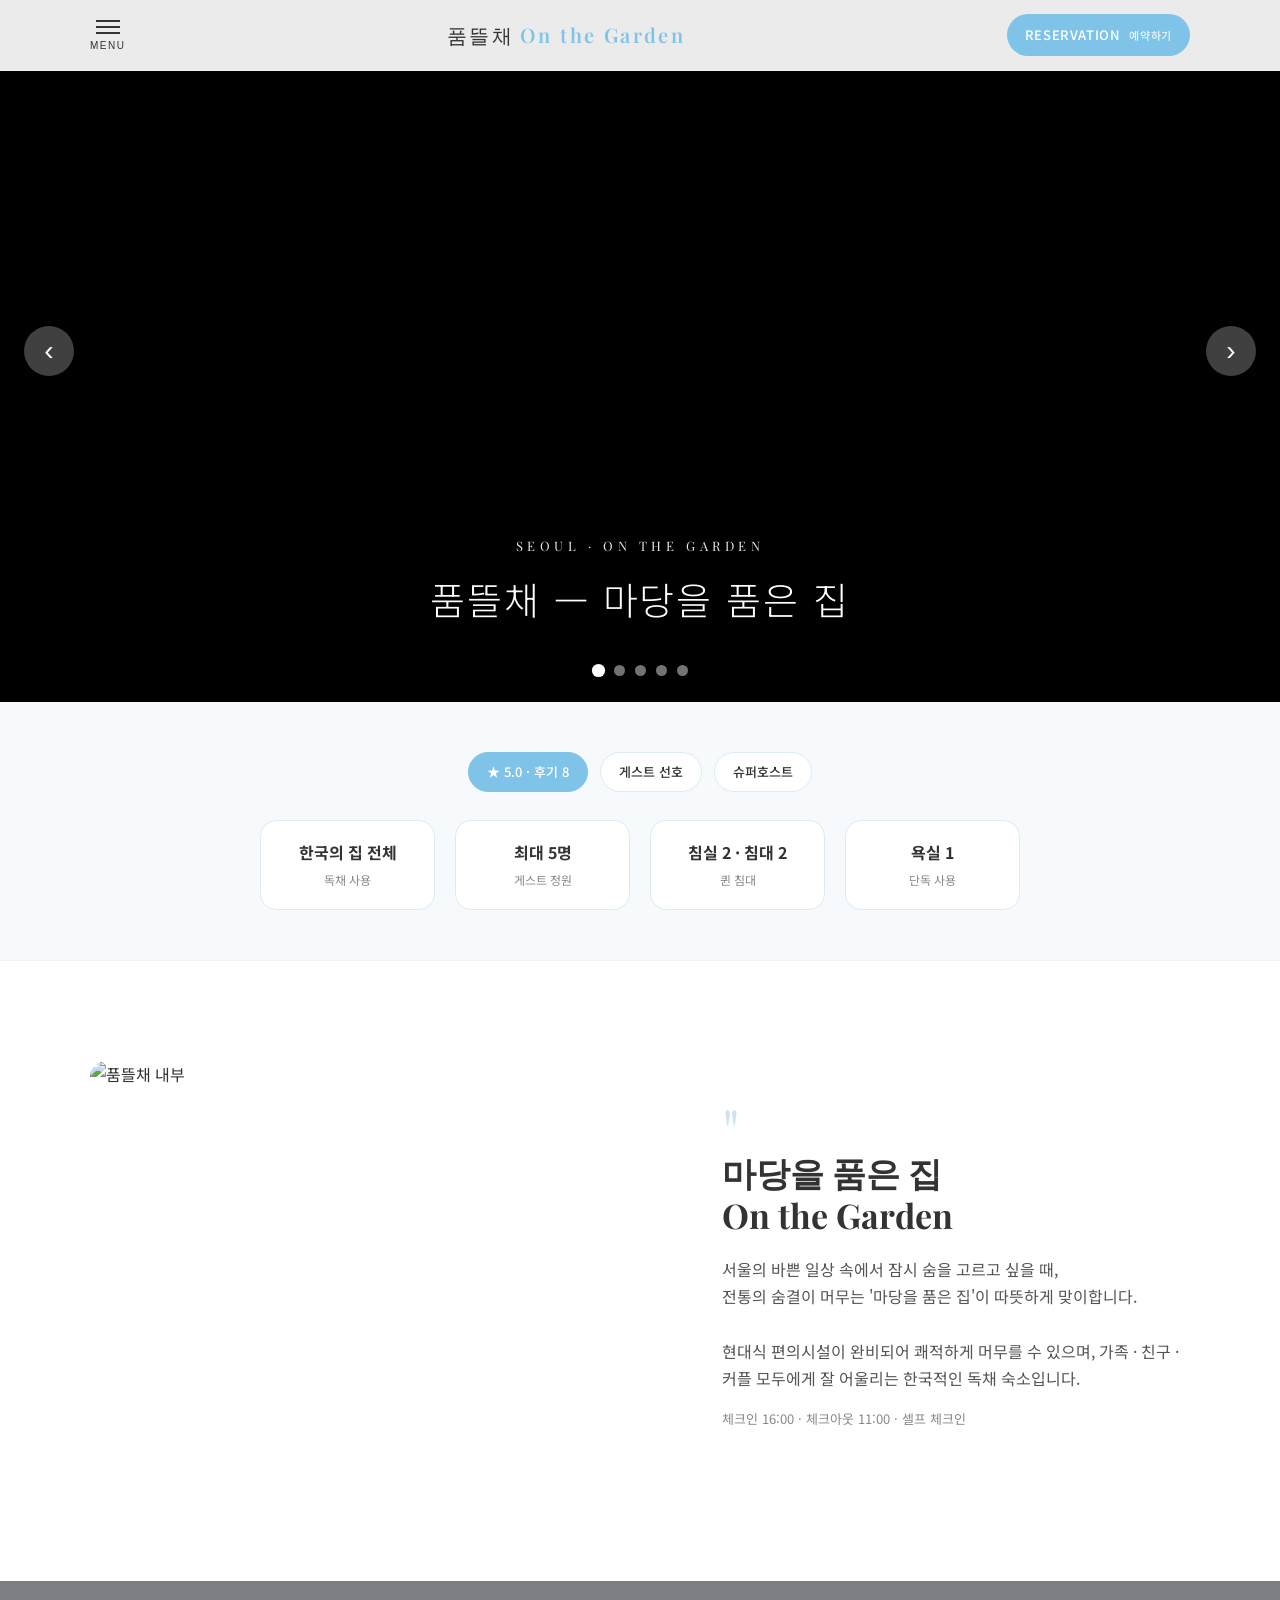
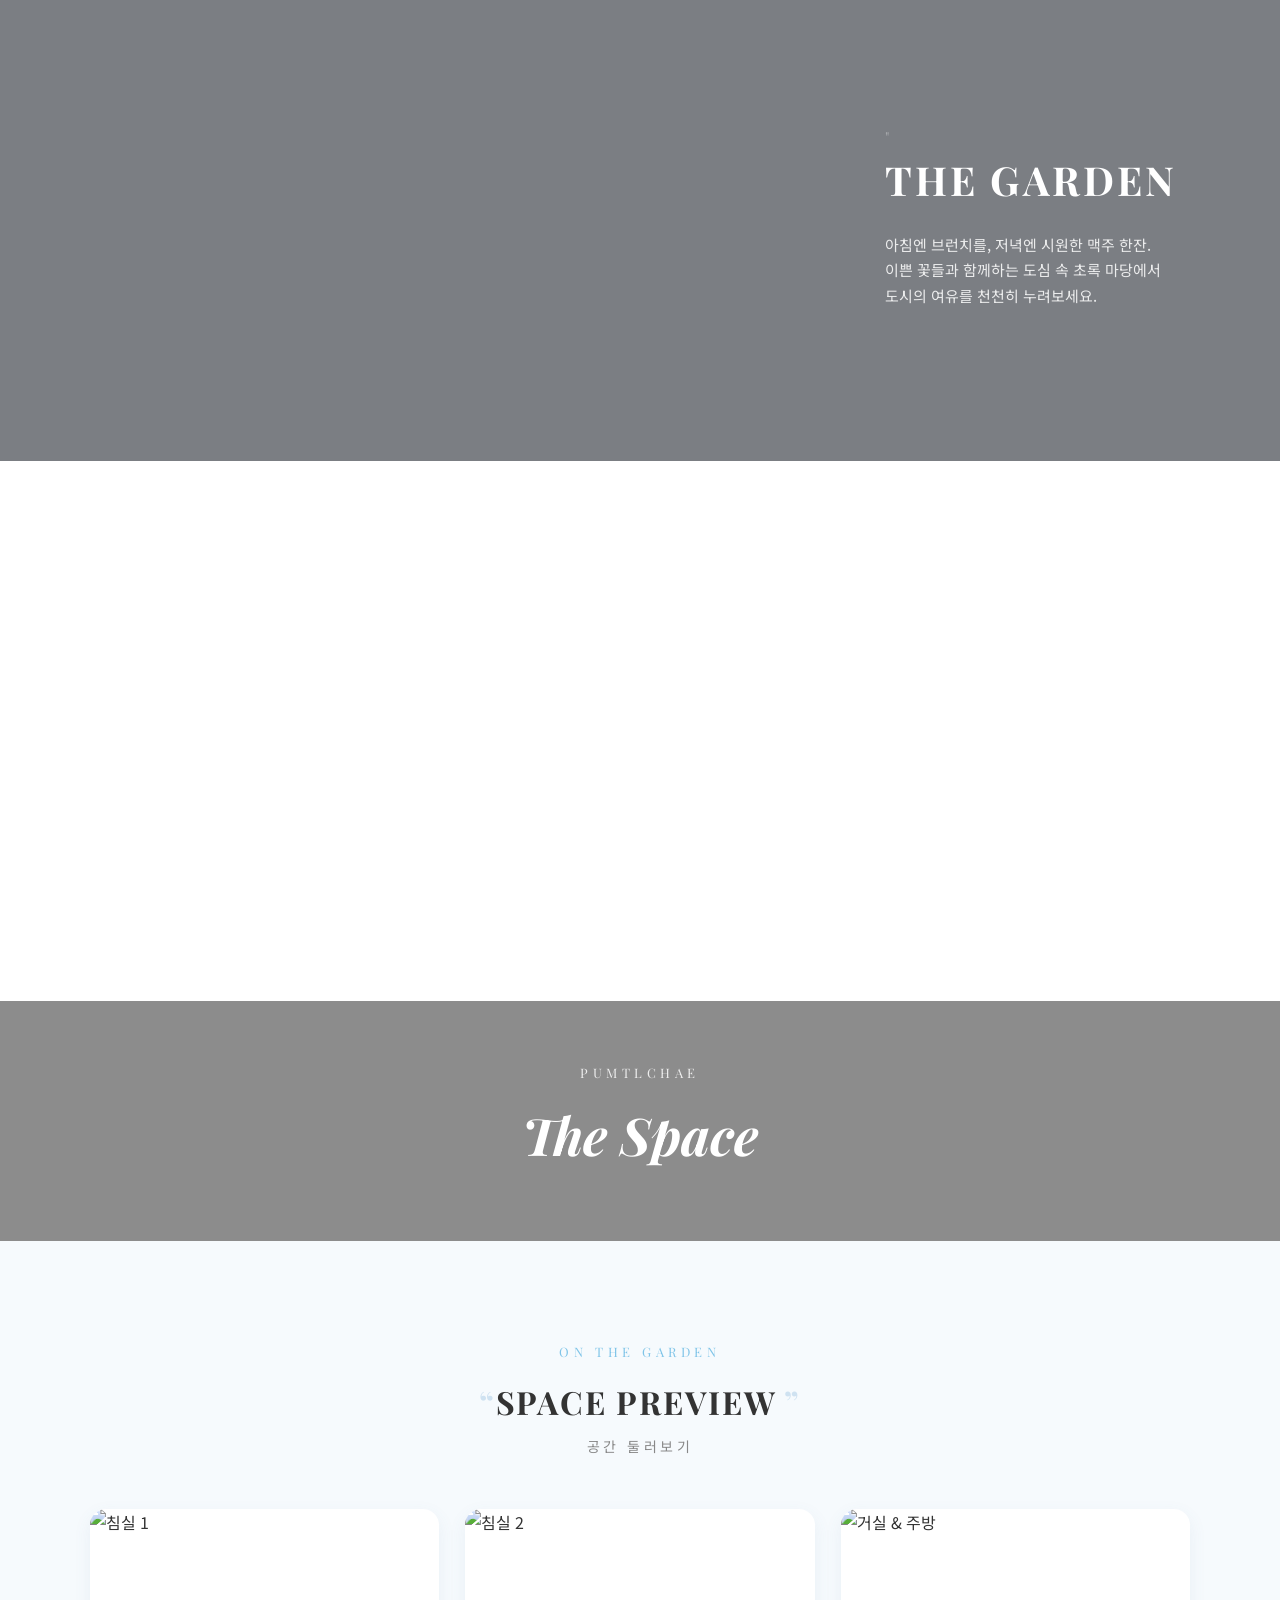
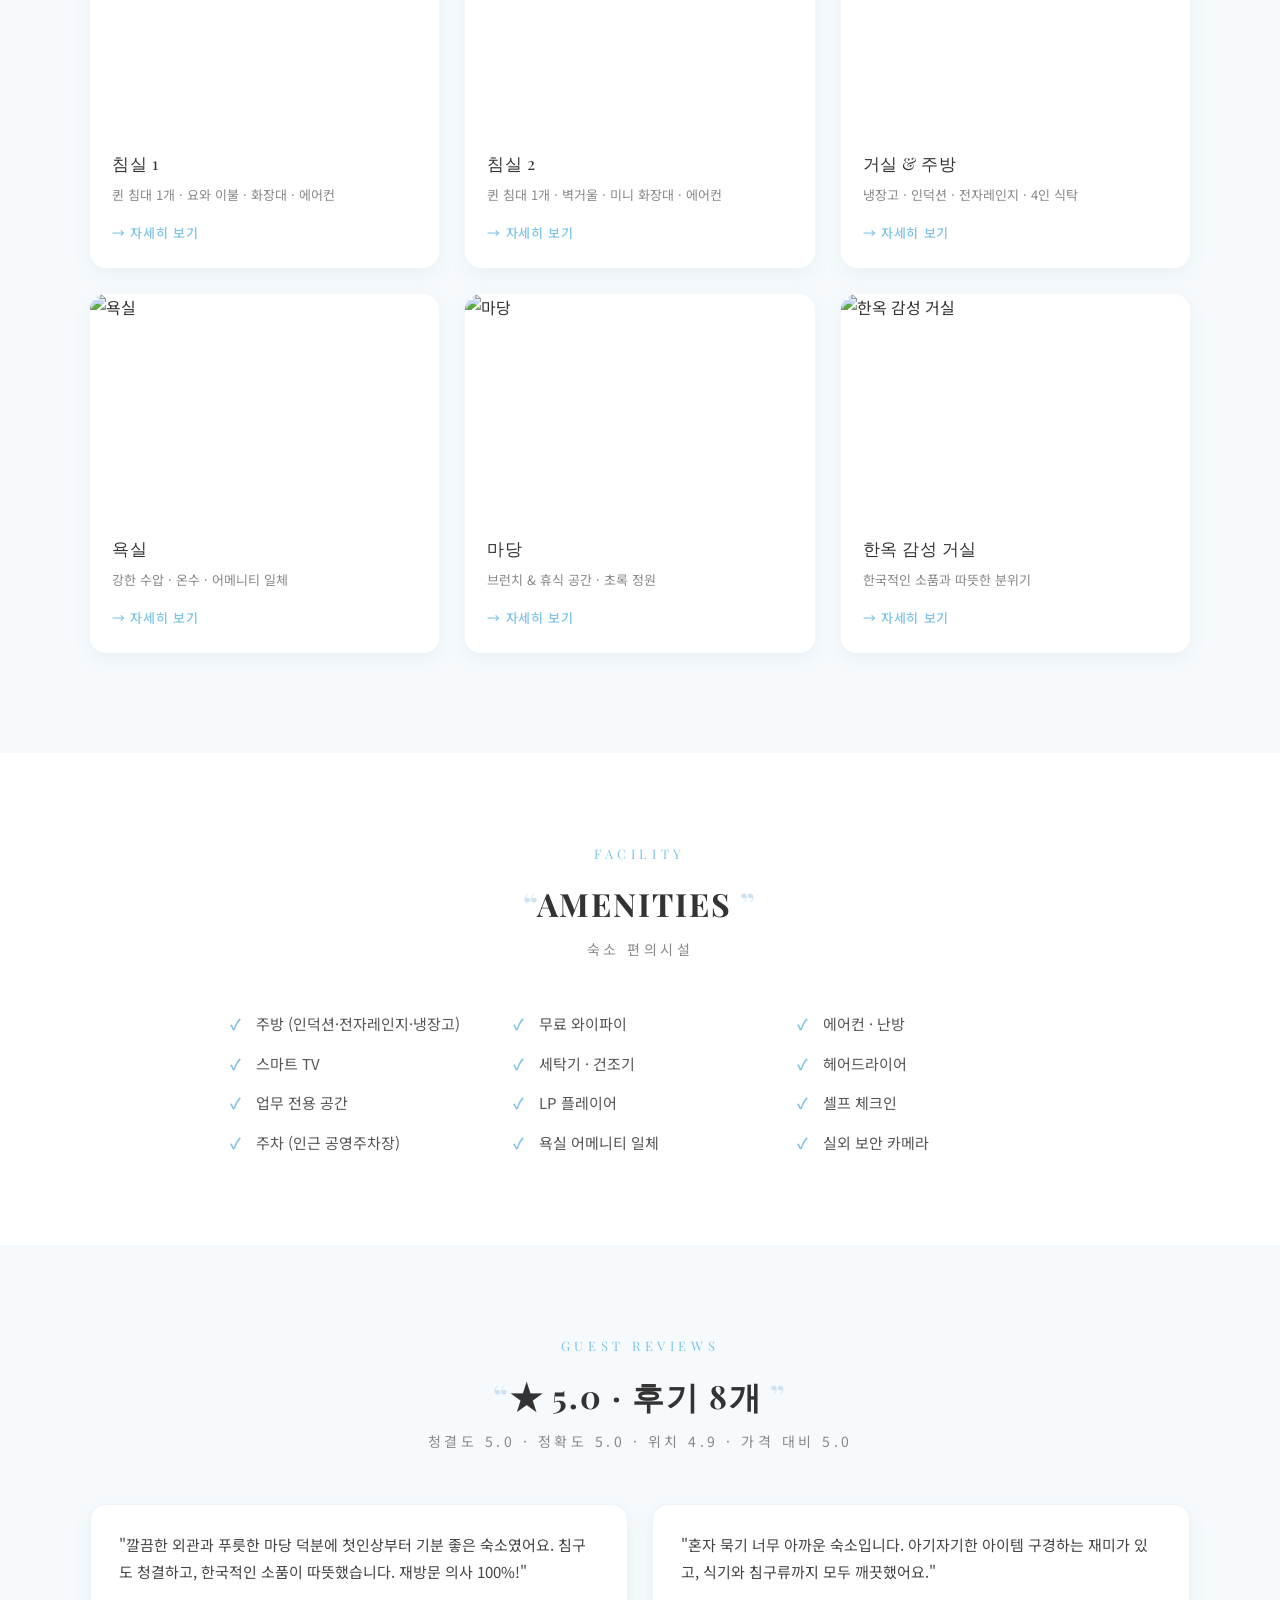
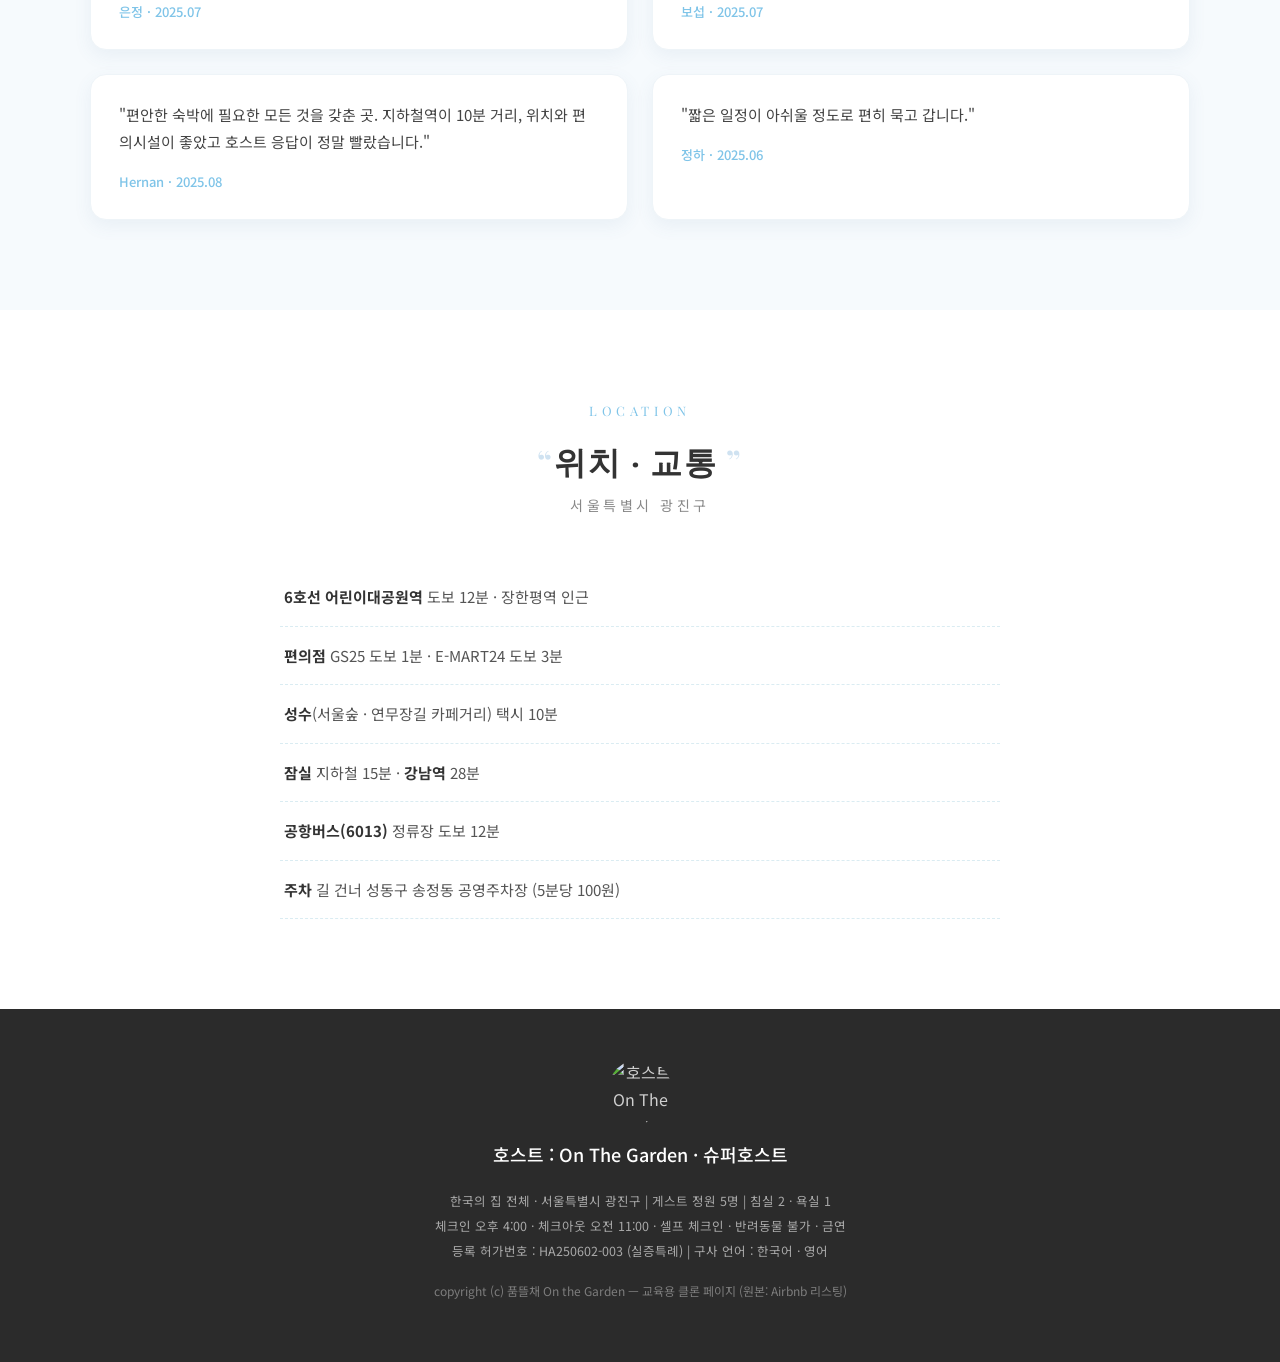
==== OneDrive/Desktop/claude_class/clone/index.html @ 7792fc3f "Add 품뜰채 Airbnb landing page clone (교육용) 슈가펜션 구조를 베이스로 에어비앤비 품뜰채 리스팅 콘텐츠로 교체. 히어로 슬라이더, 공간 카드, 편의시설, " ====
<!DOCTYPE html>
<html lang="ko">
<head>
  <meta charset="UTF-8" />
  <meta name="viewport" content="width=device-width, initial-scale=1.0" />
  <title>품뜰채 — 마당을 품은 집 (On the Garden) · 서울 광진구 (교육용 클론)</title>
  <meta name="description" content="서울 광진구, 마당을 품은 한국의 집 전체 · 최대 5명 · 침실 2개 · 어린이대공원역 도보 12분 (교육용 클론)" />
  <link rel="preconnect" href="https://fonts.googleapis.com" />
  <link rel="preconnect" href="https://fonts.gstatic.com" crossorigin />
  <link href="https://fonts.googleapis.com/css2?family=Noto+Sans+KR:wght@300;400;500;700&family=Playfair+Display:ital,wght@0,500;0,600;1,500&display=swap" rel="stylesheet" />
  <link rel="stylesheet" href="css/style.css" />
</head>
<body>

  <!-- ══════════ HEADER ══════════ -->
  <header id="header">
    <div class="inner">
      <button class="menu-btn" id="menuBtn" aria-label="메뉴 열기">
        <span></span><span></span><span></span>
        <em>MENU</em>
      </button>
      <a href="#top" class="logo">품뜰채<strong>On the Garden</strong></a>
      <a href="https://www.airbnb.co.kr/rooms/1436700570135400776" target="_blank" rel="noopener" class="reserve-btn">RESERVATION <small>예약하기</small></a>
    </div>
  </header>

  <!-- ══════════ 전체메뉴 오버레이 패널 ══════════ -->
  <div class="menu-panel" id="menuPanel">
    <button class="menu-close" id="menuClose" aria-label="메뉴 닫기">×</button>
    <nav>
      <ul>
        <li><span>ABOUT</span><a href="#welcome">숙소 소개</a><a href="#garden">마당 이야기</a></li>
        <li><span>SPACE</span><a href="#rooms">공간 둘러보기</a><a href="#amenities">편의시설</a></li>
        <li><span>REVIEWS</span><a href="#reviews">게스트 후기</a></li>
        <li><span>LOCATION</span><a href="#location">위치 · 교통</a></li>
        <li><span>HOST</span><a href="#footer">호스트 소개</a></li>
        <li><span>BOOKING</span><a href="https://www.airbnb.co.kr/rooms/1436700570135400776" target="_blank" rel="noopener">실시간 예약</a></li>
      </ul>
    </nav>
  </div>

  <span id="top"></span>

  <!-- ══════════ 2. HERO 슬라이더 ══════════ -->
  <section id="hero">
    <div class="slider" id="heroSlider">
      <div class="slide" style="background-image:url('https://a0.muscache.com/im/pictures/hosting/Hosting-U3RheVN1cHBseUxpc3Rpbmc6MTQzNjcwMDU3MDEzNTQwMDc3Ng==/original/75420401-a524-4548-b12a-46e27639f4ab.png?im_w=1200')"></div>
      <div class="slide" style="background-image:url('https://a0.muscache.com/im/pictures/hosting/Hosting-U3RheVN1cHBseUxpc3Rpbmc6MTQzNjcwMDU3MDEzNTQwMDc3Ng==/original/e95e7cfa-0798-4e51-81d4-b4998e3ad804.jpeg?im_w=1200')"></div>
      <div class="slide" style="background-image:url('https://a0.muscache.com/im/pictures/hosting/Hosting-U3RheVN1cHBseUxpc3Rpbmc6MTQzNjcwMDU3MDEzNTQwMDc3Ng==/original/893fa69d-a1b9-4634-ac7c-0afdf320f3b9.jpeg?im_w=1200')"></div>
      <div class="slide" style="background-image:url('https://a0.muscache.com/im/pictures/miso/Hosting-1436700570135400776/original/9e900f12-08e4-4157-b42a-3bf856688911.jpeg?im_w=1200')"></div>
      <div class="slide" style="background-image:url('https://a0.muscache.com/im/pictures/miso/Hosting-1436700570135400776/original/fe8427cb-b18d-4189-954d-2e78be0bfe14.jpeg?im_w=1200')"></div>
    </div>
    <button class="slider-arrow prev" id="heroPrev" aria-label="이전">‹</button>
    <button class="slider-arrow next" id="heroNext" aria-label="다음">›</button>
    <div class="slider-dots" id="heroDots"></div>
    <div class="hero-caption">
      <p class="eyebrow">SEOUL · ON THE GARDEN</p>
      <h1>품뜰채 — 마당을 품은 집</h1>
    </div>
  </section>

  <!-- ══════════ 1. STAT BAR (숙소 핵심정보) ══════════ -->
  <section id="stats">
    <div class="container stat-wrap">
      <div class="badges fade-in">
        <span class="badge primary">★ 5.0 · 후기 8</span>
        <span class="badge">게스트 선호</span>
        <span class="badge">슈퍼호스트</span>
      </div>
      <ul class="stat-list fade-in">
        <li><strong>한국의 집 전체</strong><span>독채 사용</span></li>
        <li><strong>최대 5명</strong><span>게스트 정원</span></li>
        <li><strong>침실 2 · 침대 2</strong><span>퀸 침대</span></li>
        <li><strong>욕실 1</strong><span>단독 사용</span></li>
      </ul>
    </div>
  </section>

  <!-- ══════════ 4. WELCOME (숙소 소개) ══════════ -->
  <section id="welcome">
    <div class="container welcome-grid">
      <div class="welcome-img fade-in">
        <img src="https://a0.muscache.com/im/pictures/hosting/Hosting-U3RheVN1cHBseUxpc3Rpbmc6MTQzNjcwMDU3MDEzNTQwMDc3Ng==/original/e95e7cfa-0798-4e51-81d4-b4998e3ad804.jpeg?im_w=720" alt="품뜰채 내부" />
      </div>
      <div class="welcome-text fade-in">
        <p class="quote">"</p>
        <h2>마당을 품은 집<br>On the Garden</h2>
        <p>
          서울의 바쁜 일상 속에서 잠시 숨을 고르고 싶을 때,<br>
          전통의 숨결이 머무는 '마당을 품은 집'이 따뜻하게 맞이합니다.<br><br>
          현대식 편의시설이 완비되어 쾌적하게 머무를 수 있으며,
          가족 · 친구 · 커플 모두에게 잘 어울리는 한국적인 독채 숙소입니다.
        </p>
        <p class="muted">체크인 16:00 · 체크아웃 11:00 · 셀프 체크인</p>
      </div>
    </div>
  </section>

  <!-- ══════════ 3. GARDEN (다크 포인트) ══════════ -->
  <section id="garden">
    <div class="spa-bg" style="background-image:url('https://a0.muscache.com/im/pictures/hosting/Hosting-U3RheVN1cHBseUxpc3Rpbmc6MTQzNjcwMDU3MDEzNTQwMDc3Ng==/original/75420401-a524-4548-b12a-46e27639f4ab.png?im_w=1200')"></div>
    <div class="spa-text fade-in">
      <p class="quote">"</p>
      <h2>THE GARDEN</h2>
      <p>아침엔 브런치를, 저녁엔 시원한 맥주 한잔.<br>
         이쁜 꽃들과 함께하는 도심 속 초록 마당에서<br>
         도시의 여유를 천천히 누려보세요.</p>
    </div>
  </section>

  <!-- ══════════ 5. INTERIOR 와이드 밴드 ══════════ -->
  <section id="interior">
    <div class="interior-img fade-in"
         style="background-image:url('https://a0.muscache.com/im/pictures/hosting/Hosting-U3RheVN1cHBseUxpc3Rpbmc6MTQzNjcwMDU3MDEzNTQwMDc3Ng==/original/893fa69d-a1b9-4634-ac7c-0afdf320f3b9.jpeg?im_w=1200')"></div>
  </section>

  <!-- ══════════ 6. SPACE BAND ══════════ -->
  <section id="rooms-band">
    <div class="band-bg" style="background-image:url('https://a0.muscache.com/im/pictures/miso/Hosting-1436700570135400776/original/9e900f12-08e4-4157-b42a-3bf856688911.jpeg?im_w=1200')"></div>
    <div class="band-inner">
      <p class="eyebrow">PUMTLCHAE</p>
      <h2 class="script">The Space</h2>
    </div>
  </section>

  <!-- ══════════ 7. SPACE PREVIEW ══════════ -->
  <section id="rooms">
    <div class="container">
      <header class="section-head fade-in">
        <p class="eyebrow">ON THE GARDEN</p>
        <h2 class="quoted">SPACE PREVIEW</h2>
        <p class="sub">공간 둘러보기</p>
      </header>
      <div class="room-grid" id="roomGrid"></div>
    </div>
  </section>

  <!-- ══════════ AMENITIES ══════════ -->
  <section id="amenities">
    <div class="container">
      <header class="section-head fade-in">
        <p class="eyebrow">FACILITY</p>
        <h2 class="quoted">AMENITIES</h2>
        <p class="sub">숙소 편의시설</p>
      </header>
      <ul class="amenity-list fade-in">
        <li>주방 (인덕션·전자레인지·냉장고)</li>
        <li>무료 와이파이</li>
        <li>에어컨 · 난방</li>
        <li>스마트 TV</li>
        <li>세탁기 · 건조기</li>
        <li>헤어드라이어</li>
        <li>업무 전용 공간</li>
        <li>LP 플레이어</li>
        <li>셀프 체크인</li>
        <li>주차 (인근 공영주차장)</li>
        <li>욕실 어메니티 일체</li>
        <li>실외 보안 카메라</li>
      </ul>
    </div>
  </section>

  <!-- ══════════ REVIEWS ══════════ -->
  <section id="reviews">
    <div class="container">
      <header class="section-head fade-in">
        <p class="eyebrow">GUEST REVIEWS</p>
        <h2 class="quoted">★ 5.0 · 후기 8개</h2>
        <p class="sub">청결도 5.0 · 정확도 5.0 · 위치 4.9 · 가격 대비 5.0</p>
      </header>
      <div class="review-grid">
        <blockquote class="review-card fade-in">
          <p>"깔끔한 외관과 푸릇한 마당 덕분에 첫인상부터 기분 좋은 숙소였어요. 침구도 청결하고, 한국적인 소품이 따뜻했습니다. 재방문 의사 100%!"</p>
          <cite>은정 · 2025.07</cite>
        </blockquote>
        <blockquote class="review-card fade-in">
          <p>"혼자 묵기 너무 아까운 숙소입니다. 아기자기한 아이템 구경하는 재미가 있고, 식기와 침구류까지 모두 깨끗했어요."</p>
          <cite>보섭 · 2025.07</cite>
        </blockquote>
        <blockquote class="review-card fade-in">
          <p>"편안한 숙박에 필요한 모든 것을 갖춘 곳. 지하철역이 10분 거리, 위치와 편의시설이 좋았고 호스트 응답이 정말 빨랐습니다."</p>
          <cite>Hernan · 2025.08</cite>
        </blockquote>
        <blockquote class="review-card fade-in">
          <p>"짧은 일정이 아쉬울 정도로 편히 묵고 갑니다."</p>
          <cite>정하 · 2025.06</cite>
        </blockquote>
      </div>
    </div>
  </section>

  <!-- ══════════ LOCATION ══════════ -->
  <section id="location">
    <div class="container">
      <header class="section-head fade-in">
        <p class="eyebrow">LOCATION</p>
        <h2 class="quoted">위치 · 교통</h2>
        <p class="sub">서울특별시 광진구</p>
      </header>
      <ul class="loc-list fade-in">
        <li><b>6호선 어린이대공원역</b> 도보 12분 · 장한평역 인근</li>
        <li><b>편의점</b> GS25 도보 1분 · E-MART24 도보 3분</li>
        <li><b>성수</b>(서울숲 · 연무장길 카페거리) 택시 10분</li>
        <li><b>잠실</b> 지하철 15분 · <b>강남역</b> 28분</li>
        <li><b>공항버스(6013)</b> 정류장 도보 12분</li>
        <li><b>주차</b> 길 건너 성동구 송정동 공영주차장 (5분당 100원)</li>
      </ul>
    </div>
  </section>

  <!-- ══════════ 8. FOOTER (호스트) ══════════ -->
  <footer id="footer">
    <div class="container">
      <img class="host-img" src="https://a0.muscache.com/im/pictures/user/User/original/aec87ae8-980f-4a64-ad1e-ee25f851c745.jpeg?im_w=240" alt="호스트 On The Garden" />
      <p class="tel">호스트 : On The Garden · 슈퍼호스트</p>
      <div class="biz">
        <p>한국의 집 전체 · 서울특별시 광진구 | 게스트 정원 5명 | 침실 2 · 욕실 1</p>
        <p>체크인 오후 4:00 · 체크아웃 오전 11:00 · 셀프 체크인 · 반려동물 불가 · 금연</p>
        <p>등록 허가번호 : HA250602-003 (실증특례) | 구사 언어 : 한국어 · 영어</p>
      </div>
      <p class="copy">copyright (c) 품뜰채 On the Garden — 교육용 클론 페이지 (원본: Airbnb 리스팅)</p>
    </div>
  </footer>

  <script src="js/main.js"></script>
</body>
</html>
---- OneDrive/Desktop/claude_class/clone/css/style.css ----
/* ════════════════════════════════════════════════
   슈가펜션 클론 — 디자인 토큰 (이 :root 한 곳만 고치면 전체 반영)
   ════════════════════════════════════════════════ */
:root {
  --color-primary:      #7FC4E8;   /* 포인트 파스텔 블루 */
  --color-accent:       #DAECF2;   /* 옅은 하늘 */
  --color-accent-soft:  #CFE2F1;   /* 카드/배지 옅은 배경 */
  --color-promo:        #F5A623;   /* 프로모션 주황 */
  --color-bg:           #FFFFFF;
  --color-bg-soft:      #F6FAFD;
  --color-dark:         #2B2B2B;
  --color-text:         #333333;
  --color-text-muted:   #888888;
  --font-heading: 'Playfair Display', serif;
  --font-body:    'Noto Sans KR', sans-serif;
  --radius: 16px;
  --maxw: 1140px;
}

/* ════════════ 리셋 ════════════ */
* { margin: 0; padding: 0; box-sizing: border-box; }
html { scroll-behavior: smooth; }
body {
  font-family: var(--font-body);
  color: var(--color-text);
  background: var(--color-bg);
  line-height: 1.7;
  -webkit-font-smoothing: antialiased;
}
img { max-width: 100%; display: block; }
a { text-decoration: none; color: inherit; }
ul { list-style: none; }
.container { max-width: var(--maxw); margin: 0 auto; padding: 0 20px; }

/* 공통 라벨/헤드라인 */
.eyebrow {
  font-family: var(--font-heading);
  letter-spacing: .35em;
  font-size: 13px;
  color: var(--color-primary);
  text-transform: uppercase;
}
.quote { font-family: var(--font-heading); font-size: 60px; color: var(--color-accent-soft); line-height: .6; }

/* 스크롤 페이드인 */
.fade-in { opacity: 0; transform: translateY(28px); transition: opacity .7s ease, transform .7s ease; }
.fade-in.visible { opacity: 1; transform: none; }

/* ════════════ HEADER ════════════ */
#header {
  position: fixed; top: 0; left: 0; right: 0; z-index: 100;
  background: rgba(255,255,255,.92);
  backdrop-filter: blur(6px);
  border-bottom: 1px solid #eef4f8;
}
#header .inner {
  max-width: var(--maxw); margin: 0 auto; padding: 0 20px; height: 70px;
  display: flex; align-items: center; justify-content: space-between;
}
.menu-btn {
  display: flex; flex-direction: column; align-items: center; gap: 4px;
  background: none; border: none; cursor: pointer; color: var(--color-text);
}
.menu-btn span { width: 24px; height: 2px; background: var(--color-text); transition: .3s; }
.menu-btn em { font-style: normal; font-size: 10px; letter-spacing: .15em; margin-top: 2px; }
.logo { font-family: var(--font-heading); font-size: 20px; letter-spacing: .12em; }
.logo strong { color: var(--color-primary); margin-left: 6px; font-weight: 600; }
.reserve-btn {
  background: var(--color-primary); color: #fff; padding: 10px 18px;
  border-radius: 30px; font-size: 13px; font-weight: 500; letter-spacing: .05em;
  transition: .25s;
}
.reserve-btn small { font-size: 11px; opacity: .85; margin-left: 4px; }
.reserve-btn:hover { background: #5fb0dc; }

/* ════════════ 전체메뉴 패널 ════════════ */
.menu-panel {
  position: fixed; inset: 0; z-index: 200;
  background: rgba(255,255,255,.98); backdrop-filter: blur(8px);
  display: flex; align-items: center; justify-content: center;
  opacity: 0; visibility: hidden; transition: .35s;
}
.menu-panel.open { opacity: 1; visibility: visible; }
.menu-close {
  position: absolute; top: 26px; right: 32px; font-size: 40px;
  background: none; border: none; cursor: pointer; color: var(--color-text-muted);
}
.menu-panel nav ul {
  display: grid; grid-template-columns: repeat(3, 1fr); gap: 40px 60px;
}
.menu-panel nav li span {
  display: block; font-family: var(--font-heading); letter-spacing: .2em;
  color: var(--color-primary); margin-bottom: 12px; font-size: 15px;
}
.menu-panel nav li a {
  display: block; color: var(--color-text); padding: 5px 0; font-size: 15px; transition: .2s;
}
.menu-panel nav li a:hover { color: var(--color-primary); padding-left: 6px; }

/* ════════════ 1. STAT BAR ════════════ */
#stats { padding: 50px 0; background: var(--color-bg-soft); border-bottom: 1px solid #eef4f8; }
.stat-wrap { display: flex; flex-direction: column; align-items: center; gap: 28px; }
.badges { display: flex; gap: 12px; flex-wrap: wrap; justify-content: center; }
.badge {
  background: #fff; border: 1px solid var(--color-accent); color: var(--color-text);
  padding: 8px 18px; border-radius: 30px; font-size: 13px; font-weight: 500;
}
.badge.primary { background: var(--color-primary); border-color: var(--color-primary); color: #fff; }
.stat-list { display: grid; grid-template-columns: repeat(4, 1fr); gap: 20px; width: 100%; max-width: 760px; }
.stat-list li {
  text-align: center; padding: 18px 10px; background: #fff;
  border: 1px solid var(--color-accent); border-radius: var(--radius);
}
.stat-list strong { display: block; font-size: 16px; color: var(--color-text); }
.stat-list span { display: block; font-size: 12px; color: var(--color-text-muted); margin-top: 4px; }
.welcome-text .muted { color: var(--color-text-muted); font-size: 13px; margin-top: 16px; }

/* ════════════ 2. HERO 슬라이더 ════════════ */
#hero { position: relative; height: 78vh; min-height: 460px; overflow: hidden; background: #000; }
.slider { position: absolute; inset: 0; }
.slide {
  position: absolute; inset: 0; background-size: cover; background-position: center;
  opacity: 0; transition: opacity 1.1s ease;
}
.slide.active { opacity: 1; }
.slider-arrow {
  position: absolute; top: 50%; transform: translateY(-50%); z-index: 5;
  background: rgba(255,255,255,.25); color: #fff; border: none; cursor: pointer;
  width: 50px; height: 50px; border-radius: 50%; font-size: 28px; line-height: 1;
  transition: .25s;
}
.slider-arrow:hover { background: rgba(255,255,255,.5); }
.slider-arrow.prev { left: 24px; }
.slider-arrow.next { right: 24px; }
.slider-dots { position: absolute; bottom: 26px; left: 0; right: 0; z-index: 5;
  display: flex; justify-content: center; gap: 10px; }
.slider-dots button {
  width: 11px; height: 11px; border-radius: 50%; border: none; cursor: pointer;
  background: rgba(255,255,255,.45); transition: .25s;
}
.slider-dots button.active { background: #fff; transform: scale(1.2); }
.hero-caption {
  position: absolute; left: 0; right: 0; bottom: 70px; z-index: 4; text-align: center; color: #fff;
  text-shadow: 0 2px 12px rgba(0,0,0,.4);
}
.hero-caption .eyebrow { color: #fff; opacity: .9; }
.hero-caption h1 { font-size: 38px; font-weight: 300; margin-top: 10px; letter-spacing: .05em; }

/* ════════════ 3. GARDEN (다크) ════════════ */
#garden { position: relative; min-height: 480px; display: flex; align-items: center;
  justify-content: flex-end; color: #fff; overflow: hidden; }
.spa-bg { position: absolute; inset: 0; background-size: cover; background-position: center; }
.spa-bg::after { content: ""; position: absolute; inset: 0; background: rgba(15,20,30,.55); }
.spa-text { position: relative; z-index: 2; max-width: 420px; padding: 0 8vw 0 20px; }
.spa-text .quote { color: rgba(255,255,255,.35); }
.spa-text h2 { font-family: var(--font-heading); font-size: 40px; letter-spacing: .08em; margin: 4px 0 18px; }
.spa-text p { font-size: 15px; color: rgba(255,255,255,.85); }

/* ════════════ 4. WELCOME ════════════ */
#welcome { padding: 100px 0; }
.welcome-grid { display: grid; grid-template-columns: 1.1fr .9fr; gap: 60px; align-items: center; }
.welcome-img img { border-radius: var(--radius); height: 420px; width: 100%; object-fit: cover; }
.welcome-text .quote { color: var(--color-accent-soft); }
.welcome-text h2 { font-family: var(--font-heading); font-size: 34px; line-height: 1.25; margin: 4px 0 20px; }
.welcome-text p { color: #555; }

/* ════════════ 5. INTERIOR 밴드 ════════════ */
.interior-img { height: 60vh; min-height: 360px; background-size: cover; background-position: center; background-attachment: fixed; }

/* ════════════ 6. ROOMS BAND ════════════ */
#rooms-band { position: relative; height: 240px; display: flex; align-items: center;
  justify-content: center; color: #fff; overflow: hidden; }
.band-bg { position: absolute; inset: 0; background-size: cover; background-position: center; }
.band-bg::after { content: ""; position: absolute; inset: 0; background: rgba(0,0,0,.45); }
.band-inner { position: relative; z-index: 2; text-align: center; }
.band-inner .eyebrow { color: rgba(255,255,255,.85); }
.script { font-family: var(--font-heading); font-style: italic; font-size: 52px; margin-top: 6px; }

/* ════════════ 7. ROOM PREVIEW ════════════ */
#rooms { padding: 100px 0; background: var(--color-bg-soft); }
.section-head { text-align: center; margin-bottom: 50px; }
.section-head .quoted {
  font-family: var(--font-heading); font-size: 32px; letter-spacing: .06em; margin: 12px 0 6px;
}
.section-head .quoted::before { content: "\201C "; color: var(--color-accent-soft); }
.section-head .quoted::after  { content: " \201D"; color: var(--color-accent-soft); }
.section-head .sub { color: var(--color-text-muted); font-size: 14px; letter-spacing: .25em; }

.room-grid { display: grid; grid-template-columns: repeat(3, 1fr); gap: 26px; }
.room-card {
  background: #fff; border-radius: var(--radius); overflow: hidden;
  box-shadow: 0 6px 18px rgba(80,120,150,.08); transition: transform .3s ease, box-shadow .3s ease;
}
.room-card:hover { transform: translateY(-6px); box-shadow: 0 14px 30px rgba(80,120,150,.16); }
.room-card .thumb { overflow: hidden; height: 220px; }
.room-card .thumb img { height: 100%; width: 100%; object-fit: cover; transition: transform .5s ease; }
.room-card:hover .thumb img { transform: scale(1.06); }
.room-card .body { padding: 20px 22px 24px; }
.room-card .name { font-family: var(--font-heading); font-size: 17px; letter-spacing: .03em; }
.room-card .type { color: var(--color-text-muted); font-size: 13px; margin: 6px 0 16px; }
.room-card .go { color: var(--color-primary); font-size: 13px; font-weight: 500; letter-spacing: .05em; }

/* ════════════ AMENITIES ════════════ */
#amenities { padding: 90px 0; }
.amenity-list {
  display: grid; grid-template-columns: repeat(3, 1fr); gap: 14px 30px; max-width: 820px; margin: 0 auto;
}
.amenity-list li {
  position: relative; padding-left: 26px; font-size: 15px; color: #555;
}
.amenity-list li::before {
  content: "✓"; position: absolute; left: 0; color: var(--color-primary); font-weight: 700;
}

/* ════════════ REVIEWS ════════════ */
#reviews { padding: 90px 0; background: var(--color-bg-soft); }
.review-grid { display: grid; grid-template-columns: repeat(2, 1fr); gap: 24px; }
.review-card {
  background: #fff; border-radius: var(--radius); padding: 26px 28px;
  box-shadow: 0 6px 18px rgba(80,120,150,.08); border: 1px solid #eef4f8;
}
.review-card p { font-size: 15px; color: #444; line-height: 1.8; }
.review-card cite {
  display: block; margin-top: 16px; font-style: normal; font-size: 13px;
  color: var(--color-primary); font-weight: 500;
}

/* ════════════ LOCATION ════════════ */
#location { padding: 90px 0; }
.loc-list { max-width: 720px; margin: 0 auto; }
.loc-list li {
  padding: 16px 4px; border-bottom: 1px dashed var(--color-accent); font-size: 15px; color: #555;
}
.loc-list li b { color: var(--color-text); }

/* ════════════ 8. FOOTER ════════════ */
#footer { background: var(--color-dark); color: #cfcfcf; padding: 50px 0 60px; text-align: center; }
#footer .host-img { width: 64px; height: 64px; border-radius: 50%; object-fit: cover; margin: 0 auto 16px; }
#footer .tel { color: #fff; font-size: 18px; font-weight: 500; margin-bottom: 20px; }
#footer .biz p { font-size: 12.5px; color: #a9a9a9; margin: 4px 0; }
#footer .copy { margin-top: 20px; font-size: 12px; color: #7d7d7d; }

/* ════════════ 반응형 ════════════ */
@media (max-width: 900px) {
  .stat-list { grid-template-columns: repeat(2, 1fr); }
  .amenity-list { grid-template-columns: repeat(2, 1fr); }
  .review-grid { grid-template-columns: 1fr; }
  .welcome-grid { grid-template-columns: 1fr; gap: 30px; }
  .welcome-img img { height: 300px; }
  .room-grid { grid-template-columns: repeat(2, 1fr); }
  .menu-panel nav ul { grid-template-columns: repeat(2, 1fr); gap: 28px 40px; }
  .interior-img { background-attachment: scroll; }
}
@media (max-width: 560px) {
  #header .inner { height: 60px; }
  .reserve-btn small { display: none; }
  .stat-list { grid-template-columns: 1fr 1fr; }
  .amenity-list { grid-template-columns: 1fr; }
  .hero-caption h1 { font-size: 24px; }
  .spa-text { padding: 0 24px; }
  .room-grid { grid-template-columns: 1fr; }
  .menu-panel nav ul { grid-template-columns: 1fr; text-align: center; }
  .section-head .quoted { font-size: 24px; }
}
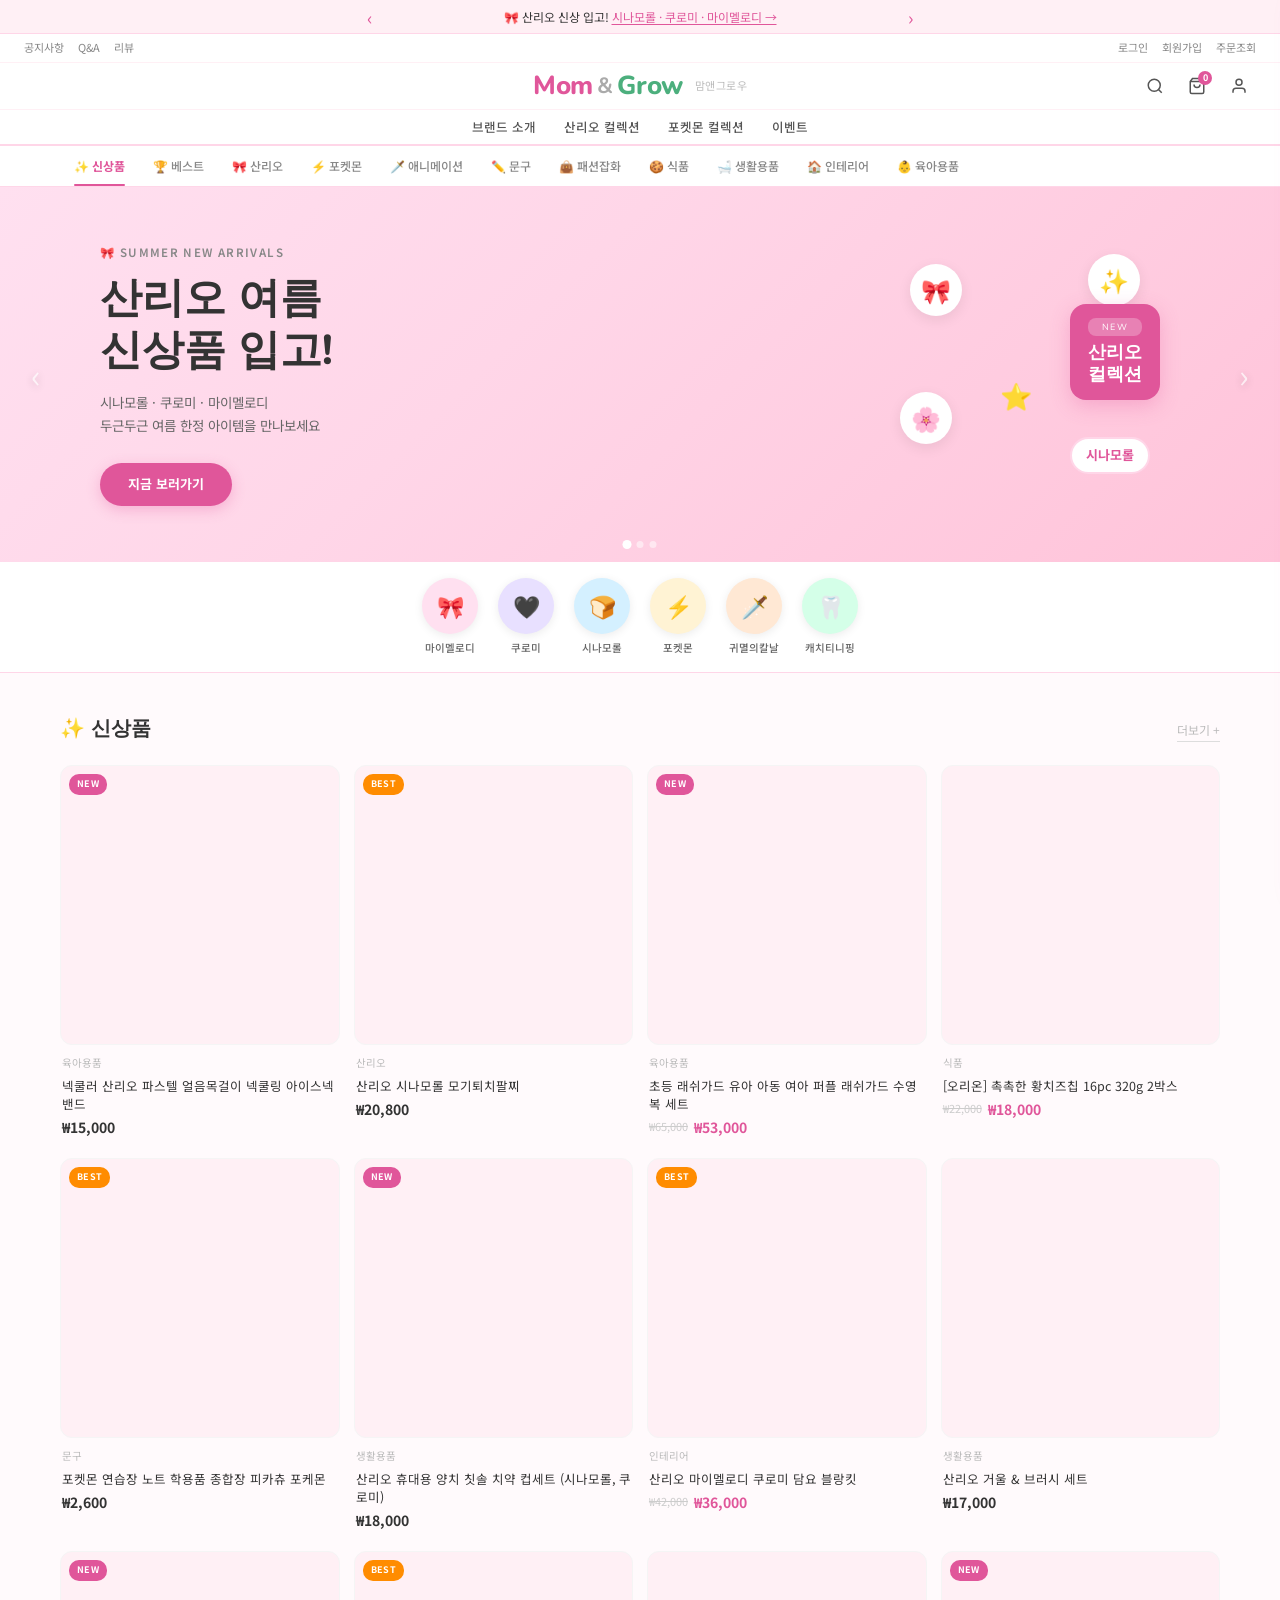
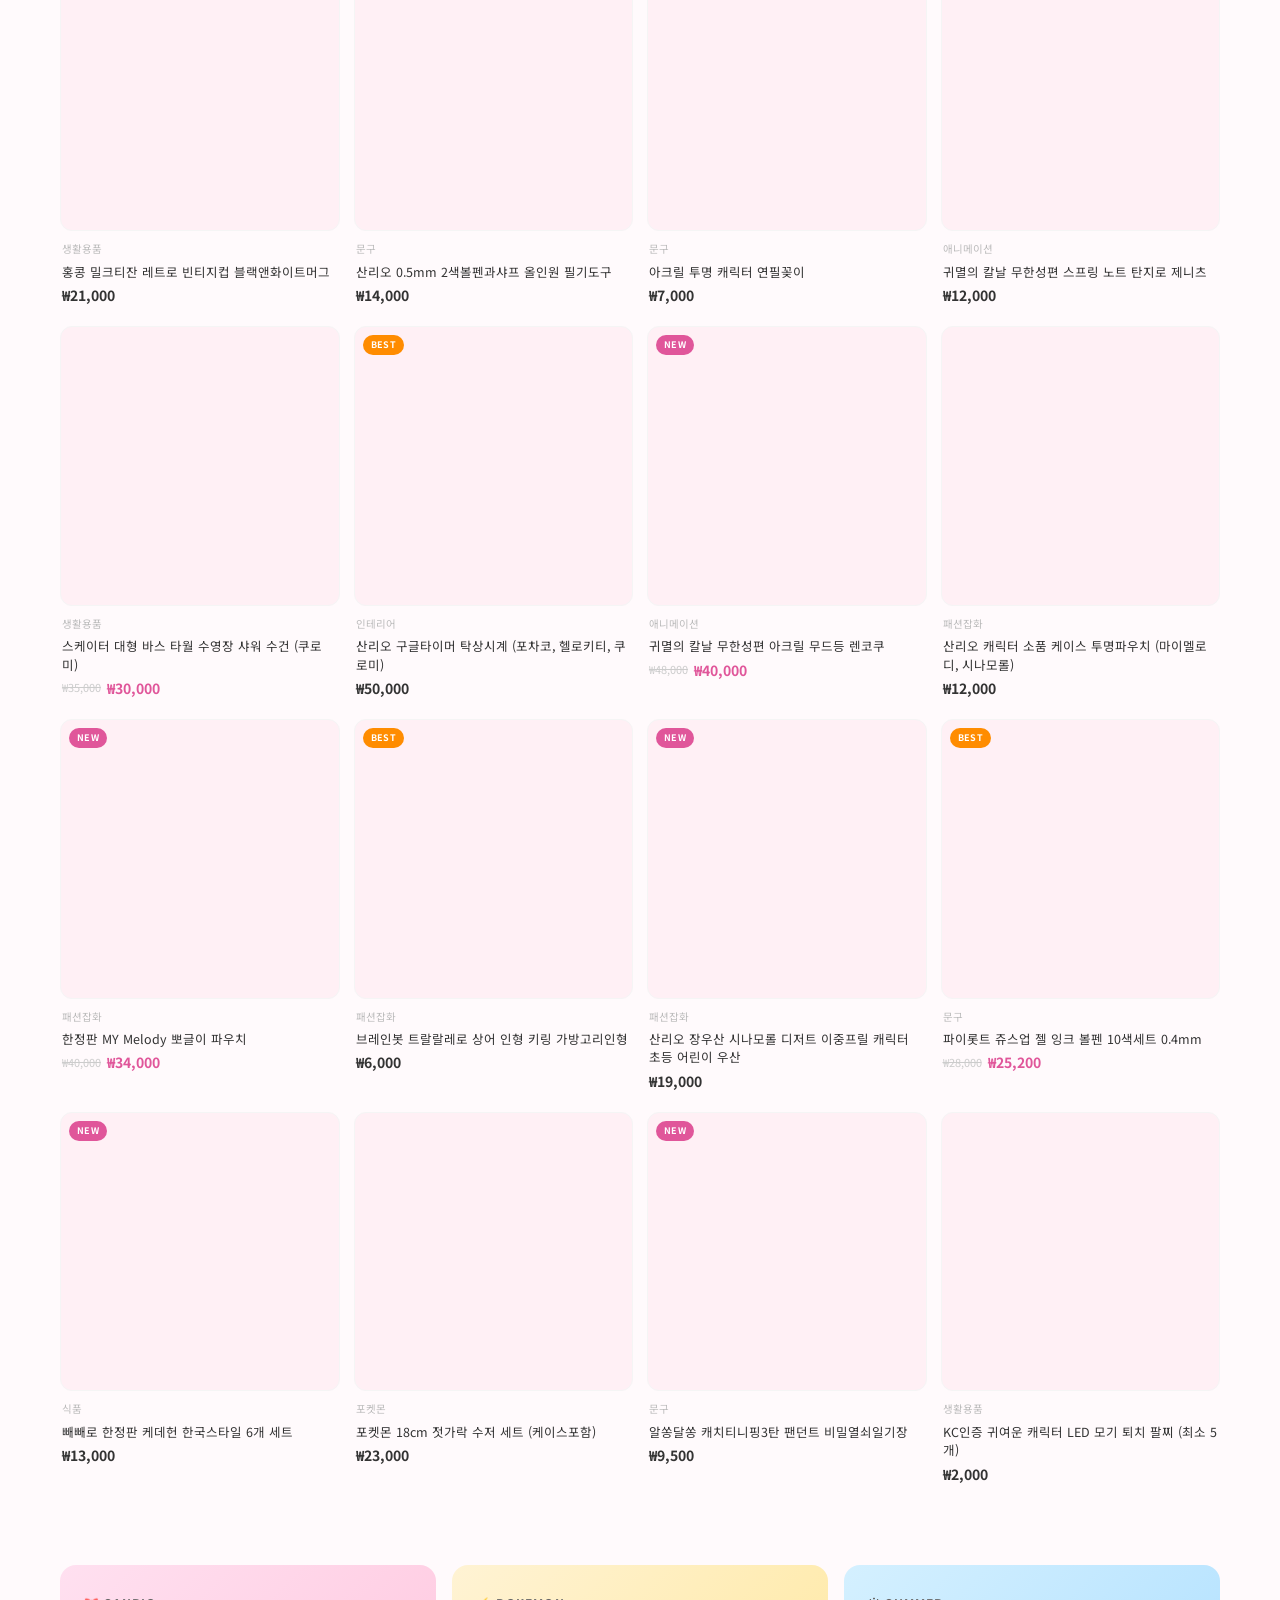
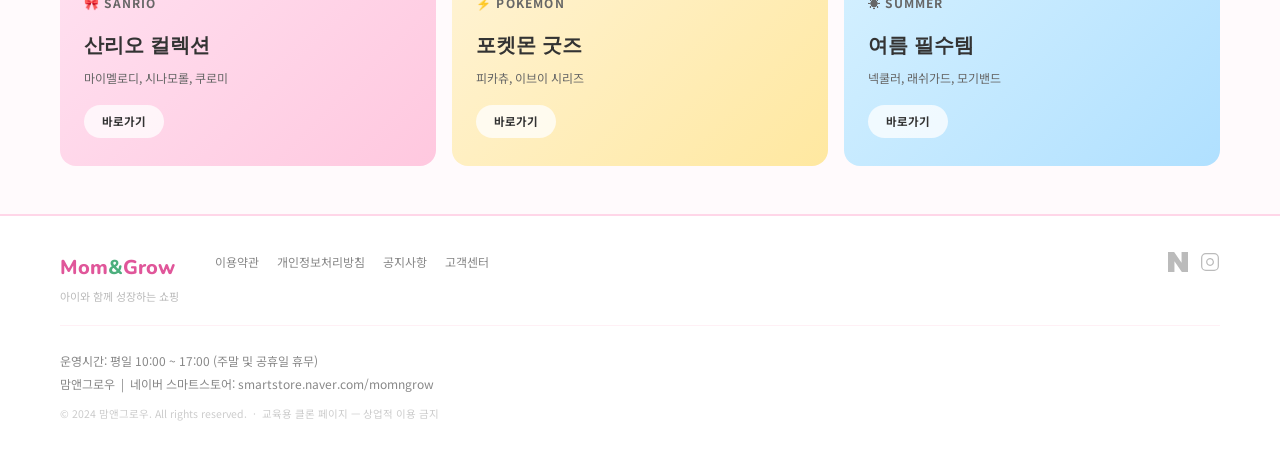
==== commit e3a99920: "Add 맘앤그로우 landing page clone (교육용) - THENCE 레이아웃 기반으로 맘앤그로우 스마트스토어 콘텐츠로 교체 - 실제 네이버 쇼핑 API 상품 24개 반영" ====
--- a/OneDrive/Desktop/claude_class/clone/index.html
+++ b/OneDrive/Desktop/claude_class/clone/index.html
@@ -3,224 +3,280 @@
 <head>
   <meta charset="UTF-8" />
   <meta name="viewport" content="width=device-width, initial-scale=1.0" />
-  <title>품뜰채 — 마당을 품은 집 (On the Garden) · 서울 광진구 (교육용 클론)</title>
-  <meta name="description" content="서울 광진구, 마당을 품은 한국의 집 전체 · 최대 5명 · 침실 2개 · 어린이대공원역 도보 12분 (교육용 클론)" />
+  <title>맘앤그로우 — 아이와 함께 성장하는 쇼핑 (교육용 클론)</title>
   <link rel="preconnect" href="https://fonts.googleapis.com" />
   <link rel="preconnect" href="https://fonts.gstatic.com" crossorigin />
-  <link href="https://fonts.googleapis.com/css2?family=Noto+Sans+KR:wght@300;400;500;700&family=Playfair+Display:ital,wght@0,500;0,600;1,500&display=swap" rel="stylesheet" />
+  <link href="https://fonts.googleapis.com/css2?family=Nunito:wght@400;500;600;700;800&family=Noto+Sans+KR:wght@300;400;500;700&display=swap" rel="stylesheet" />
   <link rel="stylesheet" href="css/style.css" />
 </head>
 <body>
 
-  <!-- ══════════ HEADER ══════════ -->
-  <header id="header">
-    <div class="inner">
-      <button class="menu-btn" id="menuBtn" aria-label="메뉴 열기">
-        <span></span><span></span><span></span>
-        <em>MENU</em>
-      </button>
-      <a href="#top" class="logo">품뜰채<strong>On the Garden</strong></a>
-      <a href="https://www.airbnb.co.kr/rooms/1436700570135400776" target="_blank" rel="noopener" class="reserve-btn">RESERVATION <small>예약하기</small></a>
-    </div>
+  <!-- ① TOP NOTICE BAR -->
+  <div class="notice-bar">
+    <button class="notice-arrow" id="noticePrev">&#8249;</button>
+    <div class="notice-wrap">
+      <ul class="notice-list" id="noticeList">
+        <li class="notice-item active">🎀 산리오 신상 입고! <a href="#">시나모롤 · 쿠로미 · 마이멜로디 →</a></li>
+        <li class="notice-item">🚚 20,000원 이상 구매 시 <strong>무료배송</strong></li>
+        <li class="notice-item">⭐ 여름 한정 <strong>넥쿨러 · 래쉬가드 · 선캡</strong> 최대 20% 할인!</li>
+      </ul>
+    </div>
+    <button class="notice-arrow" id="noticeNext">&#8250;</button>
+  </div>
+
+  <!-- ② HEADER -->
+  <header class="site-header" id="siteHeader">
+    <div class="header-util">
+      <ul class="util-left">
+        <li><a href="#">공지사항</a></li>
+        <li><a href="#">Q&amp;A</a></li>
+        <li><a href="#">리뷰</a></li>
+      </ul>
+      <ul class="util-right">
+        <li><a href="#">로그인</a></li>
+        <li><a href="#">회원가입</a></li>
+        <li><a href="#">주문조회</a></li>
+      </ul>
+    </div>
+    <div class="header-logo-row">
+      <a href="#" class="site-logo">
+        <span class="logo-mom">Mom</span><span class="logo-amp">&amp;</span><span class="logo-grow">Grow</span>
+        <em class="logo-sub">맘앤그로우</em>
+      </a>
+      <div class="header-icons">
+        <button class="icon-btn" id="searchBtn" aria-label="검색">
+          <svg width="18" height="18" viewBox="0 0 24 24" fill="none" stroke="currentColor" stroke-width="2"><circle cx="11" cy="11" r="8"/><line x1="21" y1="21" x2="16.65" y2="16.65"/></svg>
+        </button>
+        <button class="icon-btn cart-btn" id="cartBtn" aria-label="장바구니">
+          <svg width="18" height="18" viewBox="0 0 24 24" fill="none" stroke="currentColor" stroke-width="2"><path d="M6 2L3 6v14a2 2 0 002 2h14a2 2 0 002-2V6l-3-4z"/><line x1="3" y1="6" x2="21" y2="6"/><path d="M16 10a4 4 0 01-8 0"/></svg>
+          <span class="cart-count" id="cartCount">0</span>
+        </button>
+        <button class="icon-btn" aria-label="마이페이지">
+          <svg width="18" height="18" viewBox="0 0 24 24" fill="none" stroke="currentColor" stroke-width="2"><path d="M20 21v-2a4 4 0 00-4-4H8a4 4 0 00-4 4v2"/><circle cx="12" cy="7" r="4"/></svg>
+        </button>
+      </div>
+    </div>
+    <nav class="main-nav">
+      <ul>
+        <li><a href="#">브랜드 소개</a></li>
+        <li><a href="#">산리오 컬렉션</a></li>
+        <li><a href="#">포켓몬 컬렉션</a></li>
+        <li><a href="#">이벤트</a></li>
+      </ul>
+    </nav>
   </header>
 
-  <!-- ══════════ 전체메뉴 오버레이 패널 ══════════ -->
-  <div class="menu-panel" id="menuPanel">
-    <button class="menu-close" id="menuClose" aria-label="메뉴 닫기">×</button>
-    <nav>
-      <ul>
-        <li><span>ABOUT</span><a href="#welcome">숙소 소개</a><a href="#garden">마당 이야기</a></li>
-        <li><span>SPACE</span><a href="#rooms">공간 둘러보기</a><a href="#amenities">편의시설</a></li>
-        <li><span>REVIEWS</span><a href="#reviews">게스트 후기</a></li>
-        <li><span>LOCATION</span><a href="#location">위치 · 교통</a></li>
-        <li><span>HOST</span><a href="#footer">호스트 소개</a></li>
-        <li><span>BOOKING</span><a href="https://www.airbnb.co.kr/rooms/1436700570135400776" target="_blank" rel="noopener">실시간 예약</a></li>
-      </ul>
-    </nav>
+  <!-- ③ SEARCH BAR -->
+  <div class="search-bar" id="searchBar">
+    <div class="search-inner">
+      <input type="text" placeholder="찾는 상품을 검색하세요" class="search-input" id="searchInput" />
+      <button class="search-submit" id="searchSubmit">검색</button>
+      <button class="search-close" id="searchClose">✕</button>
+    </div>
   </div>
 
-  <span id="top"></span>
-
-  <!-- ══════════ 2. HERO 슬라이더 ══════════ -->
-  <section id="hero">
-    <div class="slider" id="heroSlider">
-      <div class="slide" style="background-image:url('https://a0.muscache.com/im/pictures/hosting/Hosting-U3RheVN1cHBseUxpc3Rpbmc6MTQzNjcwMDU3MDEzNTQwMDc3Ng==/original/75420401-a524-4548-b12a-46e27639f4ab.png?im_w=1200')"></div>
-      <div class="slide" style="background-image:url('https://a0.muscache.com/im/pictures/hosting/Hosting-U3RheVN1cHBseUxpc3Rpbmc6MTQzNjcwMDU3MDEzNTQwMDc3Ng==/original/e95e7cfa-0798-4e51-81d4-b4998e3ad804.jpeg?im_w=1200')"></div>
-      <div class="slide" style="background-image:url('https://a0.muscache.com/im/pictures/hosting/Hosting-U3RheVN1cHBseUxpc3Rpbmc6MTQzNjcwMDU3MDEzNTQwMDc3Ng==/original/893fa69d-a1b9-4634-ac7c-0afdf320f3b9.jpeg?im_w=1200')"></div>
-      <div class="slide" style="background-image:url('https://a0.muscache.com/im/pictures/miso/Hosting-1436700570135400776/original/9e900f12-08e4-4157-b42a-3bf856688911.jpeg?im_w=1200')"></div>
-      <div class="slide" style="background-image:url('https://a0.muscache.com/im/pictures/miso/Hosting-1436700570135400776/original/fe8427cb-b18d-4189-954d-2e78be0bfe14.jpeg?im_w=1200')"></div>
-    </div>
-    <button class="slider-arrow prev" id="heroPrev" aria-label="이전">‹</button>
-    <button class="slider-arrow next" id="heroNext" aria-label="다음">›</button>
-    <div class="slider-dots" id="heroDots"></div>
-    <div class="hero-caption">
-      <p class="eyebrow">SEOUL · ON THE GARDEN</p>
-      <h1>품뜰채 — 마당을 품은 집</h1>
-    </div>
-  </section>
-
-  <!-- ══════════ 1. STAT BAR (숙소 핵심정보) ══════════ -->
-  <section id="stats">
-    <div class="container stat-wrap">
-      <div class="badges fade-in">
-        <span class="badge primary">★ 5.0 · 후기 8</span>
-        <span class="badge">게스트 선호</span>
-        <span class="badge">슈퍼호스트</span>
-      </div>
-      <ul class="stat-list fade-in">
-        <li><strong>한국의 집 전체</strong><span>독채 사용</span></li>
-        <li><strong>최대 5명</strong><span>게스트 정원</span></li>
-        <li><strong>침실 2 · 침대 2</strong><span>퀸 침대</span></li>
-        <li><strong>욕실 1</strong><span>단독 사용</span></li>
-      </ul>
-    </div>
-  </section>
-
-  <!-- ══════════ 4. WELCOME (숙소 소개) ══════════ -->
-  <section id="welcome">
-    <div class="container welcome-grid">
-      <div class="welcome-img fade-in">
-        <img src="https://a0.muscache.com/im/pictures/hosting/Hosting-U3RheVN1cHBseUxpc3Rpbmc6MTQzNjcwMDU3MDEzNTQwMDc3Ng==/original/e95e7cfa-0798-4e51-81d4-b4998e3ad804.jpeg?im_w=720" alt="품뜰채 내부" />
-      </div>
-      <div class="welcome-text fade-in">
-        <p class="quote">"</p>
-        <h2>마당을 품은 집<br>On the Garden</h2>
-        <p>
-          서울의 바쁜 일상 속에서 잠시 숨을 고르고 싶을 때,<br>
-          전통의 숨결이 머무는 '마당을 품은 집'이 따뜻하게 맞이합니다.<br><br>
-          현대식 편의시설이 완비되어 쾌적하게 머무를 수 있으며,
-          가족 · 친구 · 커플 모두에게 잘 어울리는 한국적인 독채 숙소입니다.
-        </p>
-        <p class="muted">체크인 16:00 · 체크아웃 11:00 · 셀프 체크인</p>
-      </div>
-    </div>
-  </section>
-
-  <!-- ══════════ 3. GARDEN (다크 포인트) ══════════ -->
-  <section id="garden">
-    <div class="spa-bg" style="background-image:url('https://a0.muscache.com/im/pictures/hosting/Hosting-U3RheVN1cHBseUxpc3Rpbmc6MTQzNjcwMDU3MDEzNTQwMDc3Ng==/original/75420401-a524-4548-b12a-46e27639f4ab.png?im_w=1200')"></div>
-    <div class="spa-text fade-in">
-      <p class="quote">"</p>
-      <h2>THE GARDEN</h2>
-      <p>아침엔 브런치를, 저녁엔 시원한 맥주 한잔.<br>
-         이쁜 꽃들과 함께하는 도심 속 초록 마당에서<br>
-         도시의 여유를 천천히 누려보세요.</p>
-    </div>
-  </section>
-
-  <!-- ══════════ 5. INTERIOR 와이드 밴드 ══════════ -->
-  <section id="interior">
-    <div class="interior-img fade-in"
-         style="background-image:url('https://a0.muscache.com/im/pictures/hosting/Hosting-U3RheVN1cHBseUxpc3Rpbmc6MTQzNjcwMDU3MDEzNTQwMDc3Ng==/original/893fa69d-a1b9-4634-ac7c-0afdf320f3b9.jpeg?im_w=1200')"></div>
-  </section>
-
-  <!-- ══════════ 6. SPACE BAND ══════════ -->
-  <section id="rooms-band">
-    <div class="band-bg" style="background-image:url('https://a0.muscache.com/im/pictures/miso/Hosting-1436700570135400776/original/9e900f12-08e4-4157-b42a-3bf856688911.jpeg?im_w=1200')"></div>
-    <div class="band-inner">
-      <p class="eyebrow">PUMTLCHAE</p>
-      <h2 class="script">The Space</h2>
-    </div>
-  </section>
-
-  <!-- ══════════ 7. SPACE PREVIEW ══════════ -->
-  <section id="rooms">
+  <!-- ④ CATEGORY NAV -->
+  <nav class="category-nav" id="categoryNav">
     <div class="container">
-      <header class="section-head fade-in">
-        <p class="eyebrow">ON THE GARDEN</p>
-        <h2 class="quoted">SPACE PREVIEW</h2>
-        <p class="sub">공간 둘러보기</p>
-      </header>
-      <div class="room-grid" id="roomGrid"></div>
-    </div>
-  </section>
-
-  <!-- ══════════ AMENITIES ══════════ -->
-  <section id="amenities">
+      <ul class="cat-list" id="catList">
+        <li class="cat-item active" data-cat="all"><a href="#">✨ 신상품</a></li>
+        <li class="cat-item" data-cat="best"><a href="#">🏆 베스트</a></li>
+        <li class="cat-item" data-cat="sanrio"><a href="#">🎀 산리오</a></li>
+        <li class="cat-item" data-cat="pokemon"><a href="#">⚡ 포켓몬</a></li>
+        <li class="cat-item" data-cat="anime"><a href="#">🗡️ 애니메이션</a></li>
+        <li class="cat-item" data-cat="stationery"><a href="#">✏️ 문구</a></li>
+        <li class="cat-item" data-cat="fashion"><a href="#">👜 패션잡화</a></li>
+        <li class="cat-item" data-cat="food"><a href="#">🍪 식품</a></li>
+        <li class="cat-item" data-cat="life"><a href="#">🛁 생활용품</a></li>
+        <li class="cat-item" data-cat="interior"><a href="#">🏠 인테리어</a></li>
+        <li class="cat-item" data-cat="kids"><a href="#">👶 육아용품</a></li>
+      </ul>
+    </div>
+  </nav>
+
+  <main>
+
+    <!-- ⑤ HERO BANNER -->
+    <section class="hero">
+      <div class="hero-slider" id="heroSlider">
+
+        <!-- Slide 1: 산리오 여름 -->
+        <div class="hero-slide active" style="background: linear-gradient(135deg, #ffe0f0 0%, #ffd6e8 40%, #ffc3d9 100%);">
+          <div class="hero-slide-inner">
+            <div class="hero-text">
+              <p class="hero-eyebrow">🎀 SUMMER NEW ARRIVALS</p>
+              <h1 class="hero-title">산리오 여름<br>신상품 입고!</h1>
+              <p class="hero-desc">시나모롤 · 쿠로미 · 마이멜로디<br>두근두근 여름 한정 아이템을 만나보세요</p>
+              <a href="#" class="hero-cta">지금 보러가기</a>
+            </div>
+            <div class="hero-art hero-art--sanrio">
+              <div class="char-bubble bubble-1">🎀</div>
+              <div class="char-bubble bubble-2">✨</div>
+              <div class="char-bubble bubble-3">🌸</div>
+              <div class="char-card">
+                <span>NEW</span>
+                <p>산리오</p>
+                <p>컬렉션</p>
+              </div>
+              <div class="char-deco">시나모롤</div>
+              <div class="char-star">⭐</div>
+            </div>
+          </div>
+        </div>
+
+        <!-- Slide 2: 여름 필수템 -->
+        <div class="hero-slide" style="background: linear-gradient(135deg, #d4f0ff 0%, #b7e4ff 50%, #a0d8ff 100%);">
+          <div class="hero-slide-inner">
+            <div class="hero-text">
+              <p class="hero-eyebrow">☀️ SUMMER MUST-HAVE</p>
+              <h1 class="hero-title">더운 여름<br>필수 아이템!</h1>
+              <p class="hero-desc">넥쿨러 · 래쉬가드 · 모기퇴치용품<br>여름 맞이 최대 <strong>20% 할인</strong></p>
+              <a href="#" class="hero-cta">할인 상품 보기</a>
+            </div>
+            <div class="hero-art hero-art--summer">
+              <div class="char-bubble bubble-1" style="background:#fff3b7">🌊</div>
+              <div class="char-bubble bubble-2" style="background:#ffecb7">☀️</div>
+              <div class="char-bubble bubble-3" style="background:#b7f5ff">🏊</div>
+              <div class="char-card" style="background:#fff;color:#2a90d4">
+                <span>SALE</span>
+                <p>최대</p>
+                <p>20% OFF</p>
+              </div>
+              <div class="char-deco" style="color:#2a90d4">여름특가</div>
+              <div class="char-star">🌟</div>
+            </div>
+          </div>
+        </div>
+
+        <!-- Slide 3: 무료배송 -->
+        <div class="hero-slide" style="background: linear-gradient(135deg, #e0ffe8 0%, #c8ffd4 50%, #b7ffcc 100%);">
+          <div class="hero-slide-inner">
+            <div class="hero-text">
+              <p class="hero-eyebrow">🚚 FREE SHIPPING</p>
+              <h1 class="hero-title">20,000원 이상<br>무료배송!</h1>
+              <p class="hero-desc">맘앤그로우의 모든 상품<br>기준 충족 시 무료배송 혜택</p>
+              <a href="#" class="hero-cta">쇼핑 시작하기</a>
+            </div>
+          </div>
+        </div>
+
+      </div>
+
+      <div class="hero-dots" id="heroDots">
+        <button class="hdot active" data-i="0"></button>
+        <button class="hdot" data-i="1"></button>
+        <button class="hdot" data-i="2"></button>
+      </div>
+      <button class="hero-arr hero-arr--prev" id="heroPrev">&#8249;</button>
+      <button class="hero-arr hero-arr--next" id="heroNext">&#8250;</button>
+    </section>
+
+    <!-- ⑥ CHARACTER QUICK LINK -->
+    <section class="char-quick">
+      <div class="container">
+        <ul class="char-quick-list">
+          <li><a href="#"><div class="cq-icon" style="background:#ffe0f0">🎀</div><span>마이멜로디</span></a></li>
+          <li><a href="#"><div class="cq-icon" style="background:#e8e0ff">🖤</div><span>쿠로미</span></a></li>
+          <li><a href="#"><div class="cq-icon" style="background:#d4f0ff">🍞</div><span>시나모롤</span></a></li>
+          <li><a href="#"><div class="cq-icon" style="background:#fff3d4">⚡</div><span>포켓몬</span></a></li>
+          <li><a href="#"><div class="cq-icon" style="background:#ffe8d4">🗡️</div><span>귀멸의칼날</span></a></li>
+          <li><a href="#"><div class="cq-icon" style="background:#d4ffe8">🦷</div><span>캐치티니핑</span></a></li>
+        </ul>
+      </div>
+    </section>
+
+    <!-- ⑦ PRODUCT SECTION -->
+    <section class="products" id="products">
+      <div class="container">
+        <div class="products-head">
+          <h2 class="products-title" id="productsTitle">✨ 신상품</h2>
+          <a href="#" class="products-more">더보기 +</a>
+        </div>
+        <div class="product-grid" id="productGrid">
+          <!-- JS rendered -->
+        </div>
+      </div>
+    </section>
+
+    <!-- ⑧ MID BANNER -->
+    <section class="mid-banner">
+      <div class="container">
+        <div class="mid-banner-grid">
+          <div class="mb-card" style="background:linear-gradient(135deg,#ffe0f0,#ffc8df)">
+            <p class="mb-tag">🎀 SANRIO</p>
+            <h3>산리오 컬렉션</h3>
+            <p>마이멜로디, 시나모롤, 쿠로미</p>
+            <a href="#" class="mb-btn">바로가기</a>
+          </div>
+          <div class="mb-card" style="background:linear-gradient(135deg,#fff3d4,#ffe8a0)">
+            <p class="mb-tag">⚡ POKEMON</p>
+            <h3>포켓몬 굿즈</h3>
+            <p>피카츄, 이브이 시리즈</p>
+            <a href="#" class="mb-btn">바로가기</a>
+          </div>
+          <div class="mb-card" style="background:linear-gradient(135deg,#d4f0ff,#b0e0ff)">
+            <p class="mb-tag">☀️ SUMMER</p>
+            <h3>여름 필수템</h3>
+            <p>넥쿨러, 래쉬가드, 모기밴드</p>
+            <a href="#" class="mb-btn">바로가기</a>
+          </div>
+        </div>
+      </div>
+    </section>
+
+  </main>
+
+  <!-- ⑨ FOOTER -->
+  <footer class="site-footer">
     <div class="container">
-      <header class="section-head fade-in">
-        <p class="eyebrow">FACILITY</p>
-        <h2 class="quoted">AMENITIES</h2>
-        <p class="sub">숙소 편의시설</p>
-      </header>
-      <ul class="amenity-list fade-in">
-        <li>주방 (인덕션·전자레인지·냉장고)</li>
-        <li>무료 와이파이</li>
-        <li>에어컨 · 난방</li>
-        <li>스마트 TV</li>
-        <li>세탁기 · 건조기</li>
-        <li>헤어드라이어</li>
-        <li>업무 전용 공간</li>
-        <li>LP 플레이어</li>
-        <li>셀프 체크인</li>
-        <li>주차 (인근 공영주차장)</li>
-        <li>욕실 어메니티 일체</li>
-        <li>실외 보안 카메라</li>
-      </ul>
-    </div>
-  </section>
-
-  <!-- ══════════ REVIEWS ══════════ -->
-  <section id="reviews">
-    <div class="container">
-      <header class="section-head fade-in">
-        <p class="eyebrow">GUEST REVIEWS</p>
-        <h2 class="quoted">★ 5.0 · 후기 8개</h2>
-        <p class="sub">청결도 5.0 · 정확도 5.0 · 위치 4.9 · 가격 대비 5.0</p>
-      </header>
-      <div class="review-grid">
-        <blockquote class="review-card fade-in">
-          <p>"깔끔한 외관과 푸릇한 마당 덕분에 첫인상부터 기분 좋은 숙소였어요. 침구도 청결하고, 한국적인 소품이 따뜻했습니다. 재방문 의사 100%!"</p>
-          <cite>은정 · 2025.07</cite>
-        </blockquote>
-        <blockquote class="review-card fade-in">
-          <p>"혼자 묵기 너무 아까운 숙소입니다. 아기자기한 아이템 구경하는 재미가 있고, 식기와 침구류까지 모두 깨끗했어요."</p>
-          <cite>보섭 · 2025.07</cite>
-        </blockquote>
-        <blockquote class="review-card fade-in">
-          <p>"편안한 숙박에 필요한 모든 것을 갖춘 곳. 지하철역이 10분 거리, 위치와 편의시설이 좋았고 호스트 응답이 정말 빨랐습니다."</p>
-          <cite>Hernan · 2025.08</cite>
-        </blockquote>
-        <blockquote class="review-card fade-in">
-          <p>"짧은 일정이 아쉬울 정도로 편히 묵고 갑니다."</p>
-          <cite>정하 · 2025.06</cite>
-        </blockquote>
-      </div>
-    </div>
-  </section>
-
-  <!-- ══════════ LOCATION ══════════ -->
-  <section id="location">
-    <div class="container">
-      <header class="section-head fade-in">
-        <p class="eyebrow">LOCATION</p>
-        <h2 class="quoted">위치 · 교통</h2>
-        <p class="sub">서울특별시 광진구</p>
-      </header>
-      <ul class="loc-list fade-in">
-        <li><b>6호선 어린이대공원역</b> 도보 12분 · 장한평역 인근</li>
-        <li><b>편의점</b> GS25 도보 1분 · E-MART24 도보 3분</li>
-        <li><b>성수</b>(서울숲 · 연무장길 카페거리) 택시 10분</li>
-        <li><b>잠실</b> 지하철 15분 · <b>강남역</b> 28분</li>
-        <li><b>공항버스(6013)</b> 정류장 도보 12분</li>
-        <li><b>주차</b> 길 건너 성동구 송정동 공영주차장 (5분당 100원)</li>
-      </ul>
-    </div>
-  </section>
-
-  <!-- ══════════ 8. FOOTER (호스트) ══════════ -->
-  <footer id="footer">
-    <div class="container">
-      <img class="host-img" src="https://a0.muscache.com/im/pictures/user/User/original/aec87ae8-980f-4a64-ad1e-ee25f851c745.jpeg?im_w=240" alt="호스트 On The Garden" />
-      <p class="tel">호스트 : On The Garden · 슈퍼호스트</p>
-      <div class="biz">
-        <p>한국의 집 전체 · 서울특별시 광진구 | 게스트 정원 5명 | 침실 2 · 욕실 1</p>
-        <p>체크인 오후 4:00 · 체크아웃 오전 11:00 · 셀프 체크인 · 반려동물 불가 · 금연</p>
-        <p>등록 허가번호 : HA250602-003 (실증특례) | 구사 언어 : 한국어 · 영어</p>
-      </div>
-      <p class="copy">copyright (c) 품뜰채 On the Garden — 교육용 클론 페이지 (원본: Airbnb 리스팅)</p>
+      <div class="footer-top">
+        <div class="footer-brand">
+          <p class="footer-logo">Mom<span>&amp;</span>Grow</p>
+          <p class="footer-tagline">아이와 함께 성장하는 쇼핑</p>
+        </div>
+        <div class="footer-nav">
+          <ul>
+            <li><a href="#">이용약관</a></li>
+            <li><a href="#">개인정보처리방침</a></li>
+            <li><a href="#">공지사항</a></li>
+            <li><a href="#">고객센터</a></li>
+          </ul>
+        </div>
+        <div class="footer-sns">
+          <a href="https://smartstore.naver.com/momngrow" target="_blank" rel="noopener" aria-label="네이버 스마트스토어">
+            <svg width="20" height="20" viewBox="0 0 24 24" fill="currentColor"><path d="M16.273 12.845L7.376 0H0v24h7.727V11.155L16.624 24H24V0h-7.727z"/></svg>
+          </a>
+          <a href="#" aria-label="Instagram">
+            <svg width="20" height="20" viewBox="0 0 24 24" fill="none" stroke="currentColor" stroke-width="1.5"><rect x="2" y="2" width="20" height="20" rx="5"/><path d="M16 11.37A4 4 0 1112.63 8 4 4 0 0116 11.37z"/><line x1="17.5" y1="6.5" x2="17.51" y2="6.5"/></svg>
+          </a>
+        </div>
+      </div>
+      <div class="footer-info">
+        <p>운영시간: 평일 10:00 ~ 17:00 (주말 및 공휴일 휴무)</p>
+        <p>맘앤그로우 &nbsp;|&nbsp; 네이버 스마트스토어: smartstore.naver.com/momngrow</p>
+        <p class="footer-copy">&copy; 2024 맘앤그로우. All rights reserved. &nbsp;·&nbsp; 교육용 클론 페이지 — 상업적 이용 금지</p>
+      </div>
     </div>
   </footer>
+
+  <!-- CART SIDEBAR -->
+  <div class="cart-sidebar" id="cartSidebar">
+    <div class="cs-head">
+      <span>🛍️ 장바구니 (<span id="csCount">0</span>)</span>
+      <button id="cartClose" aria-label="닫기">✕</button>
+    </div>
+    <div class="cs-body" id="csBody">
+      <p class="cs-empty">장바구니가 비어있습니다 🧺</p>
+    </div>
+    <div class="cs-foot" id="csFoot" style="display:none">
+      <div class="cs-total">합계: <strong id="csTotal">₩0</strong></div>
+      <a href="#" class="cs-checkout">결제하기</a>
+    </div>
+  </div>
+  <div class="dim" id="dim"></div>
+
+  <!-- TOAST -->
+  <div class="toast" id="toast"></div>
 
   <script src="js/main.js"></script>
 </body>
--- a/OneDrive/Desktop/claude_class/clone/css/style.css
+++ b/OneDrive/Desktop/claude_class/clone/css/style.css
@@ -1,264 +1,713 @@
-/* ════════════════════════════════════════════════
-   슈가펜션 클론 — 디자인 토큰 (이 :root 한 곳만 고치면 전체 반영)
-   ════════════════════════════════════════════════ */
-:root {
-  --color-primary:      #7FC4E8;   /* 포인트 파스텔 블루 */
-  --color-accent:       #DAECF2;   /* 옅은 하늘 */
-  --color-accent-soft:  #CFE2F1;   /* 카드/배지 옅은 배경 */
-  --color-promo:        #F5A623;   /* 프로모션 주황 */
-  --color-bg:           #FFFFFF;
-  --color-bg-soft:      #F6FAFD;
-  --color-dark:         #2B2B2B;
-  --color-text:         #333333;
-  --color-text-muted:   #888888;
-  --font-heading: 'Playfair Display', serif;
-  --font-body:    'Noto Sans KR', sans-serif;
-  --radius: 16px;
-  --maxw: 1140px;
-}
-
-/* ════════════ 리셋 ════════════ */
-* { margin: 0; padding: 0; box-sizing: border-box; }
+/* =====================================================
+   맘앤그로우 Clone — CSS (교육용)
+   ===================================================== */
+
+*, *::before, *::after { box-sizing: border-box; margin: 0; padding: 0; }
 html { scroll-behavior: smooth; }
 body {
-  font-family: var(--font-body);
-  color: var(--color-text);
-  background: var(--color-bg);
+  font-family: 'Noto Sans KR', 'Apple SD Gothic Neo', sans-serif;
+  font-size: 13px;
+  color: #333;
+  background: #fffafc;
+  line-height: 1.6;
+}
+a { color: inherit; text-decoration: none; }
+ul { list-style: none; }
+button { border: none; background: none; cursor: pointer; font-family: inherit; }
+img { display: block; max-width: 100%; }
+.container { max-width: 1200px; margin: 0 auto; padding: 0 20px; }
+
+/* ── NOTICE BAR ── */
+.notice-bar {
+  display: flex;
+  align-items: center;
+  justify-content: center;
+  gap: 12px;
+  background: #fff0f5;
+  height: 34px;
+  font-size: 12px;
+  border-bottom: 1px solid #ffd6e8;
+}
+.notice-wrap { overflow: hidden; width: 500px; height: 20px; }
+.notice-list { position: relative; }
+.notice-item { display: none; text-align: center; white-space: nowrap; }
+.notice-item.active { display: block; }
+.notice-item a { text-decoration: underline; text-underline-offset: 2px; color: #e0569a; }
+.notice-item strong { color: #e0569a; }
+.notice-arrow { font-size: 18px; color: #e0569a; padding: 2px 6px; transition: opacity .2s; }
+.notice-arrow:hover { opacity: .7; }
+
+/* ── HEADER ── */
+.site-header {
+  border-bottom: 2px solid #ffd6e8;
+  position: sticky;
+  top: 0;
+  z-index: 200;
+  background: #fff;
+}
+.header-util {
+  display: flex;
+  justify-content: space-between;
+  align-items: center;
+  padding: 5px 24px;
+  font-size: 11px;
+  color: #888;
+  border-bottom: 1px solid #fff0f5;
+}
+.util-left, .util-right { display: flex; gap: 14px; }
+.util-left a, .util-right a { color: #888; transition: color .2s; }
+.util-left a:hover, .util-right a:hover { color: #e0569a; }
+
+.header-logo-row {
+  display: flex;
+  align-items: center;
+  justify-content: center;
+  padding: 10px 24px;
+  position: relative;
+}
+.site-logo {
+  display: flex;
+  align-items: center;
+  gap: 2px;
+  text-decoration: none;
+  line-height: 1;
+}
+.logo-mom {
+  font-family: 'Nunito', sans-serif;
+  font-size: 26px;
+  font-weight: 800;
+  color: #e0569a;
+  letter-spacing: -.01em;
+}
+.logo-amp {
+  font-family: 'Nunito', sans-serif;
+  font-size: 22px;
+  font-weight: 700;
+  color: #aaa;
+  margin: 0 2px;
+}
+.logo-grow {
+  font-family: 'Nunito', sans-serif;
+  font-size: 26px;
+  font-weight: 800;
+  color: #4caf7d;
+  letter-spacing: -.01em;
+}
+.logo-sub {
+  font-style: normal;
+  font-size: 11px;
+  color: #bbb;
+  margin-left: 10px;
+  font-weight: 400;
+  letter-spacing: .04em;
+}
+
+.header-icons {
+  position: absolute;
+  right: 24px;
+  display: flex;
+  align-items: center;
+  gap: 8px;
+}
+.icon-btn {
+  display: flex; align-items: center; justify-content: center;
+  width: 34px; height: 34px;
+  color: #555;
+  position: relative;
+  transition: color .2s;
+  border-radius: 50%;
+}
+.icon-btn:hover { color: #e0569a; background: #fff0f5; }
+.cart-count {
+  position: absolute;
+  top: 2px; right: 2px;
+  background: #e0569a;
+  color: #fff;
+  font-size: 9px;
+  border-radius: 50%;
+  width: 14px; height: 14px;
+  display: flex; align-items: center; justify-content: center;
+  font-weight: 700;
+}
+
+.main-nav {
+  display: flex;
+  justify-content: center;
+  padding: 7px 24px;
+  border-top: 1px solid #fff0f5;
+}
+.main-nav ul { display: flex; gap: 28px; }
+.main-nav a {
+  font-size: 12.5px;
+  color: #555;
+  font-weight: 500;
+  transition: color .2s;
+  position: relative;
+  padding-bottom: 2px;
+}
+.main-nav a::after {
+  content: '';
+  position: absolute;
+  bottom: 0; left: 0; right: 0;
+  height: 2px;
+  background: #e0569a;
+  transform: scaleX(0);
+  border-radius: 1px;
+  transition: transform .25s;
+}
+.main-nav a:hover { color: #e0569a; }
+.main-nav a:hover::after { transform: scaleX(1); }
+
+/* ── SEARCH BAR ── */
+.search-bar {
+  display: none;
+  position: fixed;
+  top: 0; left: 0; right: 0;
+  z-index: 300;
+  background: #fff;
+  border-bottom: 2px solid #ffd6e8;
+  padding: 14px 24px;
+  box-shadow: 0 4px 20px rgba(224,86,154,.12);
+}
+.search-bar.open { display: block; }
+.search-inner {
+  max-width: 640px;
+  margin: 0 auto;
+  display: flex;
+  gap: 8px;
+}
+.search-input {
+  flex: 1;
+  border: 2px solid #ffd6e8;
+  border-radius: 24px;
+  padding: 8px 18px;
+  font-size: 13px;
+  outline: none;
+  transition: border-color .2s;
+}
+.search-input:focus { border-color: #e0569a; }
+.search-submit {
+  background: #e0569a;
+  color: #fff;
+  padding: 8px 20px;
+  border-radius: 24px;
+  font-size: 12px;
+  font-weight: 600;
+  cursor: pointer;
+  transition: background .2s;
+}
+.search-submit:hover { background: #c8407e; }
+.search-close { font-size: 18px; color: #aaa; padding: 0 6px; cursor: pointer; }
+
+/* ── CATEGORY NAV ── */
+.category-nav {
+  border-bottom: 1px solid #ffd6e8;
+  background: #fff;
+  position: sticky;
+  top: 110px;
+  z-index: 150;
+}
+.cat-list {
+  display: flex;
+  overflow-x: auto;
+  scrollbar-width: none;
+  gap: 0;
+}
+.cat-list::-webkit-scrollbar { display: none; }
+.cat-item a {
+  display: block;
+  padding: 10px 14px;
+  font-size: 12px;
+  color: #888;
+  white-space: nowrap;
+  font-weight: 500;
+  transition: color .2s;
+  position: relative;
+}
+.cat-item a::after {
+  content: '';
+  position: absolute;
+  bottom: 0; left: 14px; right: 14px;
+  height: 2px;
+  background: #e0569a;
+  border-radius: 1px;
+  transform: scaleX(0);
+  transition: transform .2s;
+}
+.cat-item.active a { color: #e0569a; font-weight: 700; }
+.cat-item.active a::after,
+.cat-item:hover a::after { transform: scaleX(1); }
+.cat-item:hover a { color: #e0569a; }
+
+/* ── HERO ── */
+.hero {
+  position: relative;
+  overflow: hidden;
+}
+.hero-slide { display: none; min-height: 360px; }
+.hero-slide.active { display: block; }
+.hero-slide-inner {
+  display: flex;
+  align-items: center;
+  justify-content: space-between;
+  max-width: 1200px;
+  margin: 0 auto;
+  padding: 56px 60px;
+  gap: 40px;
+  min-height: 360px;
+}
+
+.hero-eyebrow {
+  font-size: 11.5px;
+  letter-spacing: .12em;
+  color: #888;
+  margin-bottom: 12px;
+  font-weight: 600;
+}
+.hero-title {
+  font-family: 'Nunito', sans-serif;
+  font-size: 2.6rem;
+  font-weight: 800;
+  color: #333;
+  line-height: 1.25;
+  margin-bottom: 14px;
+}
+.hero-desc {
+  font-size: 13.5px;
+  color: #666;
   line-height: 1.7;
-  -webkit-font-smoothing: antialiased;
-}
-img { max-width: 100%; display: block; }
-a { text-decoration: none; color: inherit; }
-ul { list-style: none; }
-.container { max-width: var(--maxw); margin: 0 auto; padding: 0 20px; }
-
-/* 공통 라벨/헤드라인 */
-.eyebrow {
-  font-family: var(--font-heading);
-  letter-spacing: .35em;
+  margin-bottom: 26px;
+}
+.hero-desc strong { color: #e0569a; font-weight: 700; }
+.hero-cta {
+  display: inline-block;
+  padding: 11px 28px;
+  background: #e0569a;
+  color: #fff;
+  border-radius: 30px;
   font-size: 13px;
-  color: var(--color-primary);
-  text-transform: uppercase;
-}
-.quote { font-family: var(--font-heading); font-size: 60px; color: var(--color-accent-soft); line-height: .6; }
-
-/* 스크롤 페이드인 */
-.fade-in { opacity: 0; transform: translateY(28px); transition: opacity .7s ease, transform .7s ease; }
-.fade-in.visible { opacity: 1; transform: none; }
-
-/* ════════════ HEADER ════════════ */
-#header {
-  position: fixed; top: 0; left: 0; right: 0; z-index: 100;
-  background: rgba(255,255,255,.92);
-  backdrop-filter: blur(6px);
-  border-bottom: 1px solid #eef4f8;
-}
-#header .inner {
-  max-width: var(--maxw); margin: 0 auto; padding: 0 20px; height: 70px;
-  display: flex; align-items: center; justify-content: space-between;
-}
-.menu-btn {
-  display: flex; flex-direction: column; align-items: center; gap: 4px;
-  background: none; border: none; cursor: pointer; color: var(--color-text);
-}
-.menu-btn span { width: 24px; height: 2px; background: var(--color-text); transition: .3s; }
-.menu-btn em { font-style: normal; font-size: 10px; letter-spacing: .15em; margin-top: 2px; }
-.logo { font-family: var(--font-heading); font-size: 20px; letter-spacing: .12em; }
-.logo strong { color: var(--color-primary); margin-left: 6px; font-weight: 600; }
-.reserve-btn {
-  background: var(--color-primary); color: #fff; padding: 10px 18px;
-  border-radius: 30px; font-size: 13px; font-weight: 500; letter-spacing: .05em;
-  transition: .25s;
-}
-.reserve-btn small { font-size: 11px; opacity: .85; margin-left: 4px; }
-.reserve-btn:hover { background: #5fb0dc; }
-
-/* ════════════ 전체메뉴 패널 ════════════ */
-.menu-panel {
-  position: fixed; inset: 0; z-index: 200;
-  background: rgba(255,255,255,.98); backdrop-filter: blur(8px);
+  font-weight: 700;
+  transition: background .2s, transform .2s;
+  box-shadow: 0 4px 14px rgba(224,86,154,.3);
+}
+.hero-cta:hover { background: #c8407e; transform: translateY(-2px); }
+
+/* Hero Art */
+.hero-art {
+  position: relative;
+  width: 300px;
+  height: 260px;
+  flex-shrink: 0;
+}
+.char-bubble {
+  position: absolute;
+  width: 52px; height: 52px;
+  border-radius: 50%;
+  background: #fff;
   display: flex; align-items: center; justify-content: center;
-  opacity: 0; visibility: hidden; transition: .35s;
-}
-.menu-panel.open { opacity: 1; visibility: visible; }
-.menu-close {
-  position: absolute; top: 26px; right: 32px; font-size: 40px;
-  background: none; border: none; cursor: pointer; color: var(--color-text-muted);
-}
-.menu-panel nav ul {
-  display: grid; grid-template-columns: repeat(3, 1fr); gap: 40px 60px;
-}
-.menu-panel nav li span {
-  display: block; font-family: var(--font-heading); letter-spacing: .2em;
-  color: var(--color-primary); margin-bottom: 12px; font-size: 15px;
-}
-.menu-panel nav li a {
-  display: block; color: var(--color-text); padding: 5px 0; font-size: 15px; transition: .2s;
-}
-.menu-panel nav li a:hover { color: var(--color-primary); padding-left: 6px; }
-
-/* ════════════ 1. STAT BAR ════════════ */
-#stats { padding: 50px 0; background: var(--color-bg-soft); border-bottom: 1px solid #eef4f8; }
-.stat-wrap { display: flex; flex-direction: column; align-items: center; gap: 28px; }
-.badges { display: flex; gap: 12px; flex-wrap: wrap; justify-content: center; }
-.badge {
-  background: #fff; border: 1px solid var(--color-accent); color: var(--color-text);
-  padding: 8px 18px; border-radius: 30px; font-size: 13px; font-weight: 500;
-}
-.badge.primary { background: var(--color-primary); border-color: var(--color-primary); color: #fff; }
-.stat-list { display: grid; grid-template-columns: repeat(4, 1fr); gap: 20px; width: 100%; max-width: 760px; }
-.stat-list li {
-  text-align: center; padding: 18px 10px; background: #fff;
-  border: 1px solid var(--color-accent); border-radius: var(--radius);
-}
-.stat-list strong { display: block; font-size: 16px; color: var(--color-text); }
-.stat-list span { display: block; font-size: 12px; color: var(--color-text-muted); margin-top: 4px; }
-.welcome-text .muted { color: var(--color-text-muted); font-size: 13px; margin-top: 16px; }
-
-/* ════════════ 2. HERO 슬라이더 ════════════ */
-#hero { position: relative; height: 78vh; min-height: 460px; overflow: hidden; background: #000; }
-.slider { position: absolute; inset: 0; }
-.slide {
-  position: absolute; inset: 0; background-size: cover; background-position: center;
-  opacity: 0; transition: opacity 1.1s ease;
-}
-.slide.active { opacity: 1; }
-.slider-arrow {
-  position: absolute; top: 50%; transform: translateY(-50%); z-index: 5;
-  background: rgba(255,255,255,.25); color: #fff; border: none; cursor: pointer;
-  width: 50px; height: 50px; border-radius: 50%; font-size: 28px; line-height: 1;
-  transition: .25s;
-}
-.slider-arrow:hover { background: rgba(255,255,255,.5); }
-.slider-arrow.prev { left: 24px; }
-.slider-arrow.next { right: 24px; }
-.slider-dots { position: absolute; bottom: 26px; left: 0; right: 0; z-index: 5;
-  display: flex; justify-content: center; gap: 10px; }
-.slider-dots button {
-  width: 11px; height: 11px; border-radius: 50%; border: none; cursor: pointer;
-  background: rgba(255,255,255,.45); transition: .25s;
-}
-.slider-dots button.active { background: #fff; transform: scale(1.2); }
-.hero-caption {
-  position: absolute; left: 0; right: 0; bottom: 70px; z-index: 4; text-align: center; color: #fff;
-  text-shadow: 0 2px 12px rgba(0,0,0,.4);
-}
-.hero-caption .eyebrow { color: #fff; opacity: .9; }
-.hero-caption h1 { font-size: 38px; font-weight: 300; margin-top: 10px; letter-spacing: .05em; }
-
-/* ════════════ 3. GARDEN (다크) ════════════ */
-#garden { position: relative; min-height: 480px; display: flex; align-items: center;
-  justify-content: flex-end; color: #fff; overflow: hidden; }
-.spa-bg { position: absolute; inset: 0; background-size: cover; background-position: center; }
-.spa-bg::after { content: ""; position: absolute; inset: 0; background: rgba(15,20,30,.55); }
-.spa-text { position: relative; z-index: 2; max-width: 420px; padding: 0 8vw 0 20px; }
-.spa-text .quote { color: rgba(255,255,255,.35); }
-.spa-text h2 { font-family: var(--font-heading); font-size: 40px; letter-spacing: .08em; margin: 4px 0 18px; }
-.spa-text p { font-size: 15px; color: rgba(255,255,255,.85); }
-
-/* ════════════ 4. WELCOME ════════════ */
-#welcome { padding: 100px 0; }
-.welcome-grid { display: grid; grid-template-columns: 1.1fr .9fr; gap: 60px; align-items: center; }
-.welcome-img img { border-radius: var(--radius); height: 420px; width: 100%; object-fit: cover; }
-.welcome-text .quote { color: var(--color-accent-soft); }
-.welcome-text h2 { font-family: var(--font-heading); font-size: 34px; line-height: 1.25; margin: 4px 0 20px; }
-.welcome-text p { color: #555; }
-
-/* ════════════ 5. INTERIOR 밴드 ════════════ */
-.interior-img { height: 60vh; min-height: 360px; background-size: cover; background-position: center; background-attachment: fixed; }
-
-/* ════════════ 6. ROOMS BAND ════════════ */
-#rooms-band { position: relative; height: 240px; display: flex; align-items: center;
-  justify-content: center; color: #fff; overflow: hidden; }
-.band-bg { position: absolute; inset: 0; background-size: cover; background-position: center; }
-.band-bg::after { content: ""; position: absolute; inset: 0; background: rgba(0,0,0,.45); }
-.band-inner { position: relative; z-index: 2; text-align: center; }
-.band-inner .eyebrow { color: rgba(255,255,255,.85); }
-.script { font-family: var(--font-heading); font-style: italic; font-size: 52px; margin-top: 6px; }
-
-/* ════════════ 7. ROOM PREVIEW ════════════ */
-#rooms { padding: 100px 0; background: var(--color-bg-soft); }
-.section-head { text-align: center; margin-bottom: 50px; }
-.section-head .quoted {
-  font-family: var(--font-heading); font-size: 32px; letter-spacing: .06em; margin: 12px 0 6px;
-}
-.section-head .quoted::before { content: "\201C "; color: var(--color-accent-soft); }
-.section-head .quoted::after  { content: " \201D"; color: var(--color-accent-soft); }
-.section-head .sub { color: var(--color-text-muted); font-size: 14px; letter-spacing: .25em; }
-
-.room-grid { display: grid; grid-template-columns: repeat(3, 1fr); gap: 26px; }
-.room-card {
-  background: #fff; border-radius: var(--radius); overflow: hidden;
-  box-shadow: 0 6px 18px rgba(80,120,150,.08); transition: transform .3s ease, box-shadow .3s ease;
-}
-.room-card:hover { transform: translateY(-6px); box-shadow: 0 14px 30px rgba(80,120,150,.16); }
-.room-card .thumb { overflow: hidden; height: 220px; }
-.room-card .thumb img { height: 100%; width: 100%; object-fit: cover; transition: transform .5s ease; }
-.room-card:hover .thumb img { transform: scale(1.06); }
-.room-card .body { padding: 20px 22px 24px; }
-.room-card .name { font-family: var(--font-heading); font-size: 17px; letter-spacing: .03em; }
-.room-card .type { color: var(--color-text-muted); font-size: 13px; margin: 6px 0 16px; }
-.room-card .go { color: var(--color-primary); font-size: 13px; font-weight: 500; letter-spacing: .05em; }
-
-/* ════════════ AMENITIES ════════════ */
-#amenities { padding: 90px 0; }
-.amenity-list {
-  display: grid; grid-template-columns: repeat(3, 1fr); gap: 14px 30px; max-width: 820px; margin: 0 auto;
-}
-.amenity-list li {
-  position: relative; padding-left: 26px; font-size: 15px; color: #555;
-}
-.amenity-list li::before {
-  content: "✓"; position: absolute; left: 0; color: var(--color-primary); font-weight: 700;
-}
-
-/* ════════════ REVIEWS ════════════ */
-#reviews { padding: 90px 0; background: var(--color-bg-soft); }
-.review-grid { display: grid; grid-template-columns: repeat(2, 1fr); gap: 24px; }
-.review-card {
-  background: #fff; border-radius: var(--radius); padding: 26px 28px;
-  box-shadow: 0 6px 18px rgba(80,120,150,.08); border: 1px solid #eef4f8;
-}
-.review-card p { font-size: 15px; color: #444; line-height: 1.8; }
-.review-card cite {
-  display: block; margin-top: 16px; font-style: normal; font-size: 13px;
-  color: var(--color-primary); font-weight: 500;
-}
-
-/* ════════════ LOCATION ════════════ */
-#location { padding: 90px 0; }
-.loc-list { max-width: 720px; margin: 0 auto; }
-.loc-list li {
-  padding: 16px 4px; border-bottom: 1px dashed var(--color-accent); font-size: 15px; color: #555;
-}
-.loc-list li b { color: var(--color-text); }
-
-/* ════════════ 8. FOOTER ════════════ */
-#footer { background: var(--color-dark); color: #cfcfcf; padding: 50px 0 60px; text-align: center; }
-#footer .host-img { width: 64px; height: 64px; border-radius: 50%; object-fit: cover; margin: 0 auto 16px; }
-#footer .tel { color: #fff; font-size: 18px; font-weight: 500; margin-bottom: 20px; }
-#footer .biz p { font-size: 12.5px; color: #a9a9a9; margin: 4px 0; }
-#footer .copy { margin-top: 20px; font-size: 12px; color: #7d7d7d; }
-
-/* ════════════ 반응형 ════════════ */
-@media (max-width: 900px) {
-  .stat-list { grid-template-columns: repeat(2, 1fr); }
-  .amenity-list { grid-template-columns: repeat(2, 1fr); }
-  .review-grid { grid-template-columns: 1fr; }
-  .welcome-grid { grid-template-columns: 1fr; gap: 30px; }
-  .welcome-img img { height: 300px; }
-  .room-grid { grid-template-columns: repeat(2, 1fr); }
-  .menu-panel nav ul { grid-template-columns: repeat(2, 1fr); gap: 28px 40px; }
-  .interior-img { background-attachment: scroll; }
-}
-@media (max-width: 560px) {
-  #header .inner { height: 60px; }
-  .reserve-btn small { display: none; }
-  .stat-list { grid-template-columns: 1fr 1fr; }
-  .amenity-list { grid-template-columns: 1fr; }
-  .hero-caption h1 { font-size: 24px; }
-  .spa-text { padding: 0 24px; }
-  .room-grid { grid-template-columns: 1fr; }
-  .menu-panel nav ul { grid-template-columns: 1fr; text-align: center; }
-  .section-head .quoted { font-size: 24px; }
-}
+  font-size: 24px;
+  box-shadow: 0 4px 14px rgba(0,0,0,.08);
+}
+.bubble-1 { top: 20px; left: 30px; animation: float 3s ease-in-out infinite; }
+.bubble-2 { top: 10px; right: 40px; animation: float 3.4s ease-in-out infinite .5s; }
+.bubble-3 { bottom: 60px; left: 20px; animation: float 2.8s ease-in-out infinite 1s; }
+
+@keyframes float {
+  0%, 100% { transform: translateY(0); }
+  50% { transform: translateY(-10px); }
+}
+
+.char-card {
+  position: absolute;
+  top: 60px; right: 20px;
+  background: #e0569a;
+  color: #fff;
+  padding: 14px 18px;
+  border-radius: 16px;
+  text-align: center;
+  font-family: 'Nunito', sans-serif;
+  box-shadow: 0 6px 20px rgba(224,86,154,.3);
+}
+.char-card span {
+  display: block;
+  font-size: 9px;
+  letter-spacing: .12em;
+  background: rgba(255,255,255,.25);
+  padding: 2px 6px;
+  border-radius: 8px;
+  margin-bottom: 6px;
+}
+.char-card p { font-size: 18px; font-weight: 800; line-height: 1.2; }
+
+.char-deco {
+  position: absolute;
+  bottom: 30px; right: 30px;
+  font-size: 13px;
+  font-weight: 700;
+  color: #e0569a;
+  background: #fff;
+  padding: 6px 14px;
+  border-radius: 20px;
+  border: 2px solid #ffd6e8;
+}
+.char-star {
+  position: absolute;
+  top: 130px; left: 120px;
+  font-size: 26px;
+  animation: spin 4s linear infinite;
+}
+@keyframes spin {
+  0% { transform: rotate(0deg) scale(1); }
+  50% { transform: rotate(180deg) scale(1.2); }
+  100% { transform: rotate(360deg) scale(1); }
+}
+
+/* Hero controls */
+.hero-arr {
+  position: absolute;
+  top: 50%; transform: translateY(-50%);
+  font-size: 32px;
+  color: rgba(255,255,255,.7);
+  width: 40px; height: 40px;
+  display: flex; align-items: center; justify-content: center;
+  z-index: 10;
+  transition: color .2s;
+  text-shadow: 0 2px 8px rgba(0,0,0,.2);
+}
+.hero-arr:hover { color: #fff; }
+.hero-arr--prev { left: 16px; }
+.hero-arr--next { right: 16px; }
+.hero-dots {
+  position: absolute;
+  bottom: 14px; left: 50%;
+  transform: translateX(-50%);
+  display: flex; gap: 6px;
+}
+.hdot {
+  width: 7px; height: 7px;
+  border-radius: 50%;
+  background: rgba(255,255,255,.5);
+  transition: background .2s, transform .2s;
+}
+.hdot.active { background: #fff; transform: scale(1.3); }
+
+/* ── CHARACTER QUICK LINKS ── */
+.char-quick {
+  background: #fff;
+  border-bottom: 1px solid #ffd6e8;
+  padding: 16px 0;
+}
+.char-quick-list {
+  display: flex;
+  justify-content: center;
+  gap: 20px;
+  flex-wrap: wrap;
+}
+.char-quick-list a {
+  display: flex;
+  flex-direction: column;
+  align-items: center;
+  gap: 6px;
+  transition: transform .2s;
+}
+.char-quick-list a:hover { transform: translateY(-4px); }
+.cq-icon {
+  width: 56px; height: 56px;
+  border-radius: 50%;
+  display: flex; align-items: center; justify-content: center;
+  font-size: 22px;
+  box-shadow: 0 2px 10px rgba(0,0,0,.08);
+}
+.char-quick-list span {
+  font-size: 10.5px;
+  color: #666;
+  font-weight: 500;
+  white-space: nowrap;
+}
+
+/* ── PRODUCTS ── */
+.products { padding: 40px 0; }
+.products-head {
+  display: flex;
+  align-items: baseline;
+  justify-content: space-between;
+  margin-bottom: 20px;
+}
+.products-title {
+  font-family: 'Nunito', sans-serif;
+  font-size: 20px;
+  font-weight: 800;
+  color: #333;
+}
+.products-more {
+  font-size: 12px;
+  color: #bbb;
+  border-bottom: 1px solid #ddd;
+  padding-bottom: 1px;
+  transition: color .2s, border-color .2s;
+}
+.products-more:hover { color: #e0569a; border-color: #e0569a; }
+
+.product-grid {
+  display: grid;
+  grid-template-columns: repeat(4, 1fr);
+  gap: 20px 14px;
+}
+
+/* Product Card */
+.prod-card { cursor: pointer; }
+.prod-img-wrap {
+  position: relative;
+  aspect-ratio: 1 / 1;
+  overflow: hidden;
+  background: #fafafa;
+  margin-bottom: 10px;
+  border-radius: 12px;
+  border: 1px solid #f5f5f5;
+}
+.prod-img-wrap img {
+  width: 100%; height: 100%;
+  object-fit: cover;
+  transition: transform .4s ease;
+}
+.prod-card:hover .prod-img-wrap img { transform: scale(1.06); }
+
+.prod-badge {
+  position: absolute;
+  top: 8px; left: 8px;
+  font-size: 9px;
+  font-weight: 700;
+  padding: 3px 8px;
+  border-radius: 10px;
+  letter-spacing: .04em;
+}
+.prod-badge--new { background: #e0569a; color: #fff; }
+.prod-badge--best { background: #ff8c00; color: #fff; }
+.prod-badge--sale { background: #4caf7d; color: #fff; }
+
+.prod-cart-btn {
+  position: absolute;
+  bottom: 0; left: 0; right: 0;
+  background: rgba(224,86,154,.88);
+  color: #fff;
+  font-size: 11.5px;
+  font-weight: 600;
+  padding: 10px;
+  text-align: center;
+  border-radius: 0 0 12px 12px;
+  transform: translateY(100%);
+  transition: transform .25s;
+}
+.prod-card:hover .prod-cart-btn { transform: translateY(0); }
+
+.prod-info { padding: 0 2px; }
+.prod-name {
+  font-size: 12.5px;
+  color: #333;
+  margin-bottom: 3px;
+  line-height: 1.45;
+  display: -webkit-box;
+  -webkit-line-clamp: 2;
+  -webkit-box-orient: vertical;
+  overflow: hidden;
+}
+.prod-cat {
+  font-size: 10.5px;
+  color: #bbb;
+  margin-bottom: 5px;
+}
+.prod-price-row { display: flex; align-items: center; gap: 6px; flex-wrap: wrap; }
+.prod-origin {
+  font-size: 11px;
+  color: #ccc;
+  text-decoration: line-through;
+}
+.prod-price { font-size: 14px; font-weight: 700; color: #333; }
+.prod-price--sale { color: #e0569a; }
+
+/* ── MID BANNER ── */
+.mid-banner { padding: 40px 0 48px; }
+.mid-banner-grid {
+  display: grid;
+  grid-template-columns: repeat(3, 1fr);
+  gap: 16px;
+}
+.mb-card {
+  border-radius: 16px;
+  padding: 28px 24px;
+  position: relative;
+  overflow: hidden;
+}
+.mb-tag {
+  font-size: 10px;
+  font-weight: 700;
+  letter-spacing: .1em;
+  color: rgba(0,0,0,.45);
+  margin-bottom: 8px;
+}
+.mb-card h3 {
+  font-family: 'Nunito', sans-serif;
+  font-size: 20px;
+  font-weight: 800;
+  color: #333;
+  margin-bottom: 6px;
+}
+.mb-card p { font-size: 12px; color: #666; margin-bottom: 18px; }
+.mb-btn {
+  display: inline-block;
+  background: rgba(255,255,255,.75);
+  color: #333;
+  font-size: 11.5px;
+  font-weight: 700;
+  padding: 7px 18px;
+  border-radius: 20px;
+  transition: background .2s;
+}
+.mb-btn:hover { background: rgba(255,255,255,.95); }
+
+/* ── FOOTER ── */
+.site-footer {
+  border-top: 2px solid #ffd6e8;
+  padding: 36px 0 28px;
+  background: #fff;
+  font-size: 12px;
+  color: #888;
+}
+.footer-top {
+  display: flex;
+  gap: 36px;
+  align-items: flex-start;
+  flex-wrap: wrap;
+  margin-bottom: 24px;
+  padding-bottom: 20px;
+  border-bottom: 1px solid #fff0f5;
+}
+.footer-logo {
+  font-family: 'Nunito', sans-serif;
+  font-size: 20px;
+  font-weight: 800;
+  color: #e0569a;
+  margin-bottom: 4px;
+}
+.footer-logo span { color: #4caf7d; }
+.footer-tagline { font-size: 11px; color: #bbb; }
+.footer-nav { flex: 1; }
+.footer-nav ul { display: flex; gap: 18px; flex-wrap: wrap; }
+.footer-nav a { color: #888; transition: color .2s; }
+.footer-nav a:hover { color: #e0569a; }
+.footer-sns { display: flex; gap: 12px; align-items: center; }
+.footer-sns a { color: #bbb; transition: color .2s; }
+.footer-sns a:hover { color: #e0569a; }
+.footer-info { line-height: 1.9; }
+.footer-copy { margin-top: 8px; font-size: 10.5px; color: #ccc; }
+
+/* ── CART SIDEBAR ── */
+.cart-sidebar {
+  position: fixed;
+  top: 0; right: -380px;
+  width: 360px; height: 100vh;
+  background: #fff;
+  z-index: 500;
+  border-left: 2px solid #ffd6e8;
+  display: flex; flex-direction: column;
+  transition: right .3s cubic-bezier(.4,0,.2,1);
+  box-shadow: -4px 0 24px rgba(224,86,154,.1);
+}
+.cart-sidebar.open { right: 0; }
+.cs-head {
+  display: flex;
+  align-items: center;
+  justify-content: space-between;
+  padding: 18px 20px;
+  border-bottom: 1px solid #fff0f5;
+  font-size: 14px;
+  font-weight: 700;
+  color: #333;
+}
+.cs-head button { font-size: 20px; color: #bbb; transition: color .2s; }
+.cs-head button:hover { color: #e0569a; }
+.cs-body { flex: 1; overflow-y: auto; padding: 14px; }
+.cs-empty { text-align: center; color: #ccc; margin-top: 60px; font-size: 13px; }
+.cs-item {
+  display: flex; gap: 10px;
+  padding: 12px 0;
+  border-bottom: 1px solid #fff0f5;
+}
+.cs-item-img {
+  width: 64px; height: 64px;
+  border-radius: 8px;
+  object-fit: cover;
+  background: #fafafa;
+  flex-shrink: 0;
+}
+.cs-item-info { flex: 1; }
+.cs-item-name { font-size: 12px; margin-bottom: 4px; line-height: 1.4; color: #444; }
+.cs-item-price { font-size: 13px; font-weight: 700; color: #e0569a; }
+.cs-item-del { font-size: 16px; color: #ddd; align-self: flex-start; transition: color .2s; }
+.cs-item-del:hover { color: #e0569a; }
+.cs-foot { padding: 16px 20px; border-top: 1px solid #fff0f5; }
+.cs-total { font-size: 14px; margin-bottom: 12px; color: #555; }
+.cs-total strong { font-size: 18px; color: #e0569a; }
+.cs-checkout {
+  display: block;
+  text-align: center;
+  background: #e0569a;
+  color: #fff;
+  padding: 13px;
+  border-radius: 12px;
+  font-size: 13px;
+  font-weight: 700;
+  transition: background .2s;
+}
+.cs-checkout:hover { background: #c8407e; }
+
+/* DIM */
+.dim { display: none; position: fixed; inset: 0; background: rgba(0,0,0,.3); z-index: 400; }
+.dim.open { display: block; }
+
+/* TOAST */
+.toast {
+  position: fixed;
+  bottom: 28px; left: 50%;
+  transform: translateX(-50%) translateY(20px);
+  background: #e0569a;
+  color: #fff;
+  padding: 10px 22px;
+  font-size: 12.5px;
+  font-weight: 600;
+  border-radius: 24px;
+  box-shadow: 0 4px 16px rgba(224,86,154,.35);
+  opacity: 0;
+  transition: opacity .3s, transform .3s;
+  z-index: 600;
+  pointer-events: none;
+  white-space: nowrap;
+}
+.toast.show { opacity: 1; transform: translateX(-50%) translateY(0); }
+
+/* ── RESPONSIVE ── */
+@media (max-width: 1024px) {
+  .product-grid { grid-template-columns: repeat(3, 1fr); }
+  .hero-art { width: 220px; height: 200px; }
+  .hero-title { font-size: 2rem; }
+  .mid-banner-grid { grid-template-columns: repeat(3, 1fr); }
+}
+@media (max-width: 768px) {
+  .product-grid { grid-template-columns: repeat(2, 1fr); gap: 14px 10px; }
+  .hero-slide-inner { flex-direction: column; padding: 36px 24px; }
+  .hero-art { display: none; }
+  .hero-title { font-size: 1.8rem; }
+  .hero-slide { min-height: 280px; }
+  .mid-banner-grid { grid-template-columns: 1fr; }
+  .category-nav { top: 96px; }
+  .header-util { display: none; }
+  .footer-top { gap: 18px; }
+  .cart-sidebar { width: 100%; right: -100%; }
+  .char-quick-list { gap: 12px; }
+}
+@media (max-width: 480px) {
+  .product-grid { gap: 12px 8px; }
+  .main-nav ul { gap: 16px; }
+  .char-quick-list { gap: 10px; }
+  .cq-icon { width: 46px; height: 46px; font-size: 18px; }
+}
